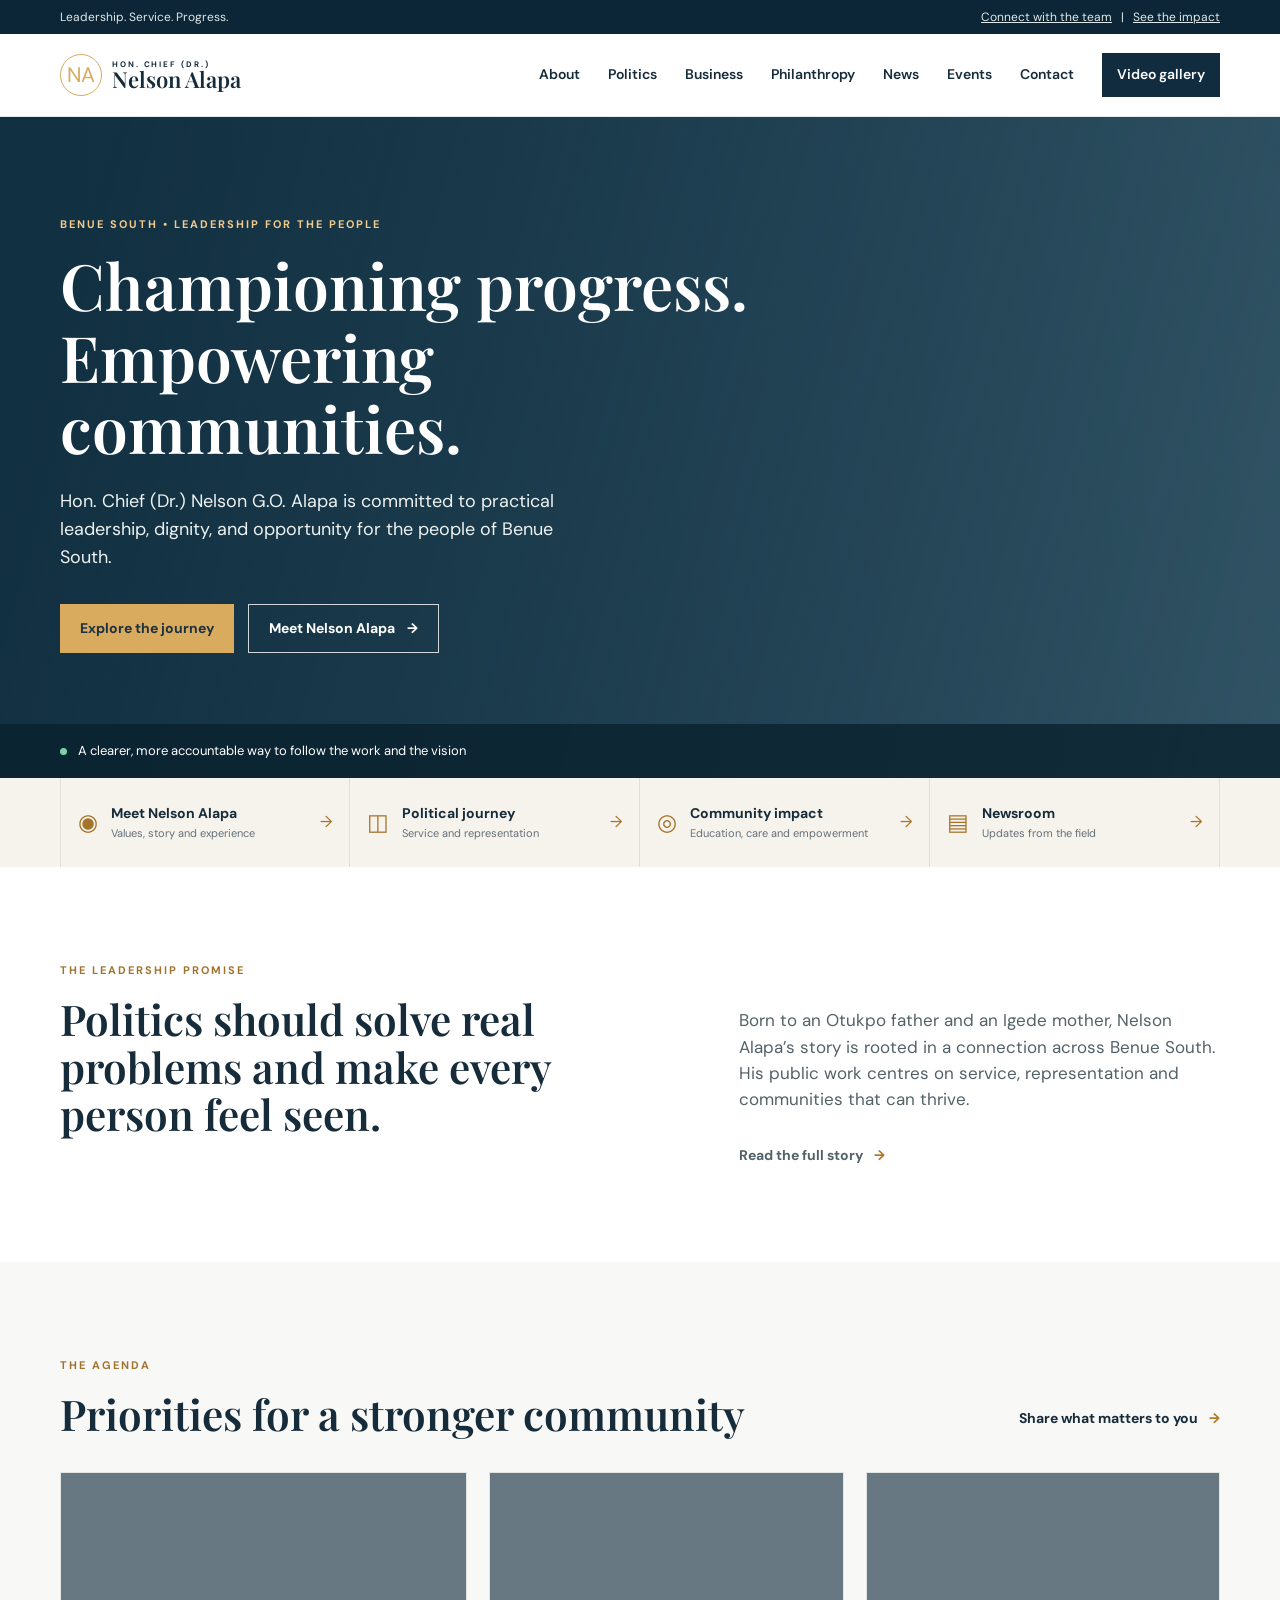
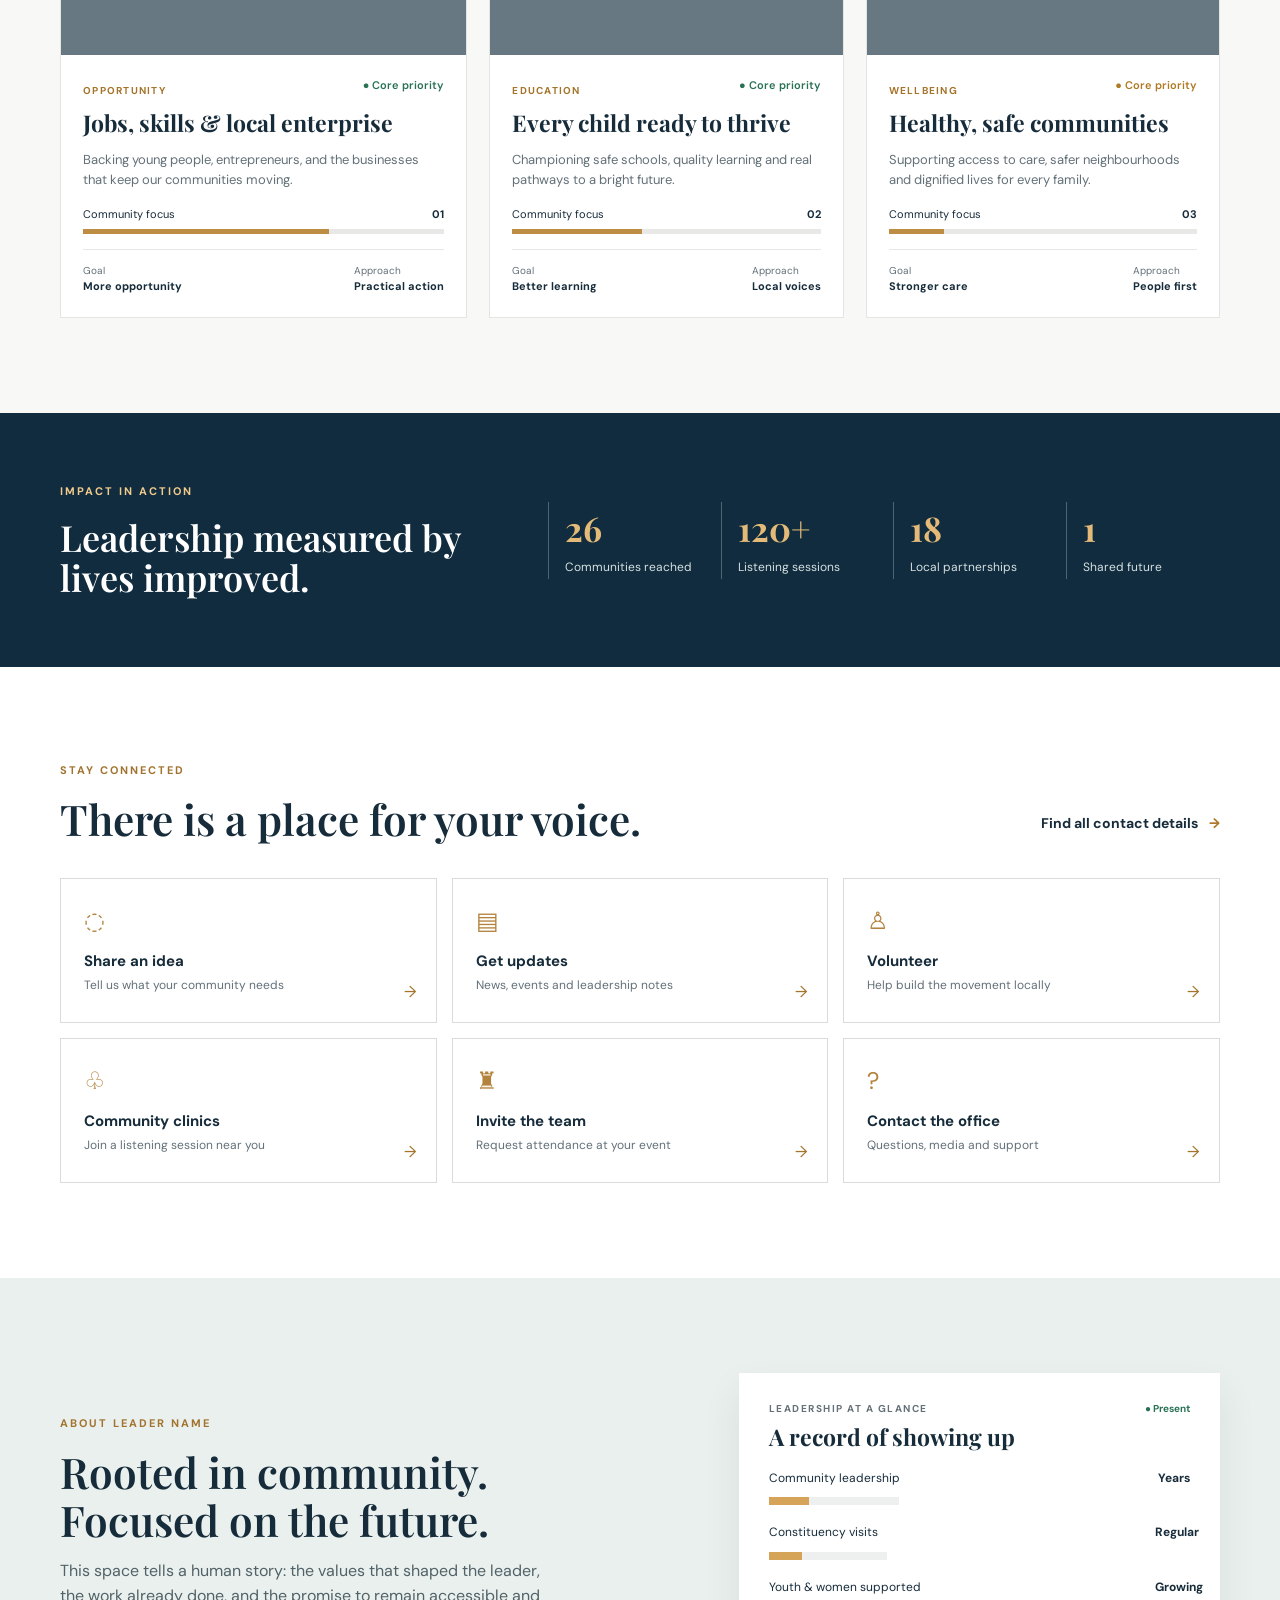
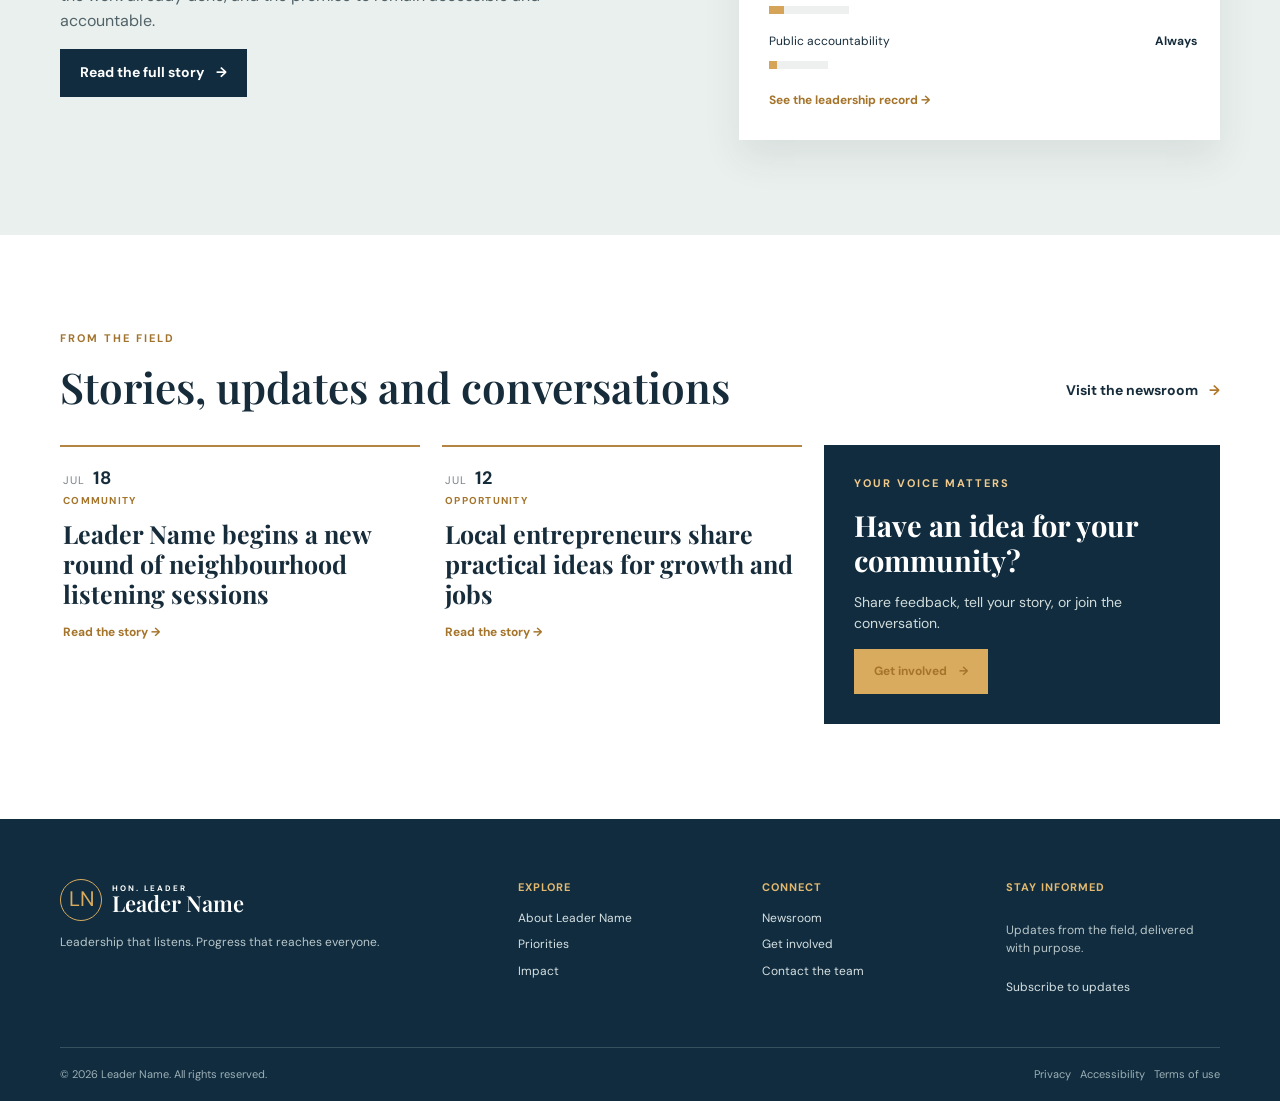
==== index.html @ 98392918 "Chief (Dr.) Nelson G.O. Alapa portfolio" ====
<!doctype html>
<html lang="en">
  <head>
    <meta charset="UTF-8" />
    <meta name="viewport" content="width=device-width, initial-scale=1.0" />
    <meta name="description" content="A modern political leadership and community impact platform" />
    <title>Nelson Alapa | Leadership for the People</title>
    <link rel="preconnect" href="https://fonts.googleapis.com" />
    <link rel="preconnect" href="https://fonts.gstatic.com" crossorigin />
    <link href="https://fonts.googleapis.com/css2?family=DM+Sans:wght@400;500;600;700&family=Playfair+Display:wght@600;700&display=swap" rel="stylesheet" />
    <link rel="stylesheet" href="styles.css" />
  </head>
  <body>
    <a class="skip-link" href="#main">Skip to content</a>
    <div class="topbar"><div class="container topbar-inner"><span>Leadership. Service. Progress.</span><span><a href="#connect">Connect with the team</a> &nbsp; | &nbsp; <a href="#impact">See the impact</a></span></div></div>
    <header class="site-header">
      <div class="container nav-wrap">
        <a class="brand" href="/" aria-label="Nelson Alapa home"><span class="seal">NA</span><span><b>HON. CHIEF (DR.)</b><strong>Nelson Alapa</strong></span></a>
        <button class="menu-button" aria-label="Open navigation" aria-expanded="false">☰</button>
        <nav class="main-nav" aria-label="Main navigation">
          <a href="/about/">About</a><a href="/politics/">Politics</a><a href="/business/">Business</a><a href="/philanthropy/">Philanthropy</a><a href="/news/">News</a><a href="/events/">Events</a><a href="/contacts/">Contact</a>
          <a class="nav-action" href="/video-gallery/">Video gallery</a>
        </nav>
      </div>
    </header>

    <main id="main">
      <section class="hero" id="home">
        <div class="hero-overlay"></div>
        <div class="container hero-content">
          <p class="eyebrow light">BENUE SOUTH • LEADERSHIP FOR THE PEOPLE</p>
          <h1>Championing progress.<br />Empowering communities.</h1>
          <p class="hero-copy">Hon. Chief (Dr.) Nelson G.O. Alapa is committed to practical leadership, dignity, and opportunity for the people of Benue South.</p>
          <div class="hero-actions"><a class="button button-gold" href="/politics/">Explore the journey</a><a class="button button-outline" href="/about/">Meet Nelson Alapa <span>→</span></a></div>
        </div>
        <div class="hero-note"><span class="pulse"></span> A clearer, more accountable way to follow the work and the vision</div>
      </section>

      <section class="quick-links" aria-label="Quick links"><div class="container quick-grid">
        <a href="/about/"><span class="quick-icon">◉</span><span><b>Meet Nelson Alapa</b><small>Values, story and experience</small></span><i>→</i></a>
        <a href="/politics/"><span class="quick-icon">◫</span><span><b>Political journey</b><small>Service and representation</small></span><i>→</i></a>
        <a href="/philanthropy/"><span class="quick-icon">◎</span><span><b>Community impact</b><small>Education, care and empowerment</small></span><i>→</i></a>
        <a href="/news/"><span class="quick-icon">▤</span><span><b>Newsroom</b><small>Updates from the field</small></span><i>→</i></a>
      </div></section>

      <section class="section introduction" id="about"><div class="container intro-grid">
        <div><p class="eyebrow">THE LEADERSHIP PROMISE</p><h2>Politics should solve real problems and make every person feel seen.</h2></div>
        <div class="intro-copy"><p>Born to an Otukpo father and an Igede mother, Nelson Alapa’s story is rooted in a connection across Benue South. His public work centres on service, representation and communities that can thrive.</p><a class="text-link" href="/about/">Read the full story <span>→</span></a></div>
      </div></section>

      <section class="section projects" id="priorities"><div class="container">
        <div class="section-heading"><div><p class="eyebrow">THE AGENDA</p><h2>Priorities for a stronger community</h2></div><a class="text-link" href="#connect">Share what matters to you <span>→</span></a></div>
        <div class="project-grid">
          <article class="project-card feature-project"><div class="project-image image-road"></div><div class="project-body"><span class="tag">Opportunity</span><span class="status on-track">● Core priority</span><h3>Jobs, skills & local enterprise</h3><p>Backing young people, entrepreneurs, and the businesses that keep our communities moving.</p><div class="progress-label"><span>Community focus</span><b>01</b></div><div class="progress"><i style="width:68%"></i></div><div class="project-meta"><span>Goal <b>More opportunity</b></span><span>Approach <b>Practical action</b></span></div></div></article>
          <article class="project-card"><div class="project-image image-school"></div><div class="project-body"><span class="tag">Education</span><span class="status on-track">● Core priority</span><h3>Every child ready to thrive</h3><p>Championing safe schools, quality learning and real pathways to a bright future.</p><div class="progress-label"><span>Community focus</span><b>02</b></div><div class="progress"><i style="width:42%"></i></div><div class="project-meta"><span>Goal <b>Better learning</b></span><span>Approach <b>Local voices</b></span></div></div></article>
          <article class="project-card"><div class="project-image image-clinic"></div><div class="project-body"><span class="tag">Wellbeing</span><span class="status review">● Core priority</span><h3>Healthy, safe communities</h3><p>Supporting access to care, safer neighbourhoods and dignified lives for every family.</p><div class="progress-label"><span>Community focus</span><b>03</b></div><div class="progress"><i style="width:18%"></i></div><div class="project-meta"><span>Goal <b>Stronger care</b></span><span>Approach <b>People first</b></span></div></div></article>
        </div>
      </div></section>

      <section class="impact" id="impact"><div class="container impact-grid"><div><p class="eyebrow light">IMPACT IN ACTION</p><h2>Leadership measured by lives improved.</h2></div><div class="metrics"><div><strong>26</strong><span>Communities reached</span></div><div><strong>120+</strong><span>Listening sessions</span></div><div><strong>18</strong><span>Local partnerships</span></div><div><strong>1</strong><span>Shared future</span></div></div></div></section>

      <section class="section services" id="connect"><div class="container"><div class="section-heading"><div><p class="eyebrow">STAY CONNECTED</p><h2>There is a place for your voice.</h2></div><a class="text-link" href="#connect">Find all contact details <span>→</span></a></div><div class="service-grid">
        <a href="#"><span>◌</span><b>Share an idea</b><small>Tell us what your community needs</small><i>→</i></a><a href="#"><span>▤</span><b>Get updates</b><small>News, events and leadership notes</small><i>→</i></a><a href="#"><span>♙</span><b>Volunteer</b><small>Help build the movement locally</small><i>→</i></a><a href="#"><span>♧</span><b>Community clinics</b><small>Join a listening session near you</small><i>→</i></a><a href="#"><span>♜</span><b>Invite the team</b><small>Request attendance at your event</small><i>→</i></a><a href="#"><span>?</span><b>Contact the office</b><small>Questions, media and support</small><i>→</i></a>
      </div></div></section>

      <section class="section transparency" id="about"><div class="container transparency-grid"><div><p class="eyebrow">ABOUT LEADER NAME</p><h2>Rooted in community. Focused on the future.</h2><p>This space tells a human story: the values that shaped the leader, the work already done, and the promise to remain accessible and accountable.</p><a class="button button-dark" href="#about">Read the full story <span>→</span></a></div><div class="report-card"><div class="report-top"><span>LEADERSHIP AT A GLANCE</span><span class="report-dot">● Present</span></div><h3>A record of showing up</h3><div class="budget-row"><span>Community leadership</span><b>Years</b><i style="width:31%"></i></div><div class="budget-row"><span>Constituency visits</span><b>Regular</b><i style="width:28%"></i></div><div class="budget-row"><span>Youth & women supported</span><b>Growing</b><i style="width:19%"></i></div><div class="budget-row"><span>Public accountability</span><b>Always</b><i style="width:14%"></i></div><a href="#">See the leadership record →</a></div></div></section>

      <section class="section news" id="news"><div class="container"><div class="section-heading"><div><p class="eyebrow">FROM THE FIELD</p><h2>Stories, updates and conversations</h2></div><a class="text-link" href="#news">Visit the newsroom <span>→</span></a></div><div class="news-grid"><article><div class="news-date">JUL <b>18</b></div><p class="tag">Community</p><h3>Leader Name begins a new round of neighbourhood listening sessions</h3><a href="#">Read the story →</a></article><article><div class="news-date">JUL <b>12</b></div><p class="tag">Opportunity</p><h3>Local entrepreneurs share practical ideas for growth and jobs</h3><a href="#">Read the story →</a></article><article class="engage-card"><p class="eyebrow light">YOUR VOICE MATTERS</p><h3>Have an idea for your community?</h3><p>Share feedback, tell your story, or join the conversation.</p><a class="button button-gold" href="#connect">Get involved <span>→</span></a></article></div></div></section>

    </main>
    <footer><div class="container footer-grid"><div><a class="brand footer-brand" href="#home"><span class="seal">LN</span><span><b>HON. LEADER</b><strong>Leader Name</strong></span></a><p>Leadership that listens. Progress that reaches everyone.</p></div><div><b>Explore</b><a href="#about">About Leader Name</a><a href="#priorities">Priorities</a><a href="#impact">Impact</a></div><div><b>Connect</b><a href="#news">Newsroom</a><a href="#connect">Get involved</a><a href="#connect">Contact the team</a></div><div><b>Stay informed</b><p>Updates from the field, delivered with purpose.</p><a href="#connect">Subscribe to updates</a></div></div><div class="container footer-bottom"><span>© 2026 Leader Name. All rights reserved.</span><span>Privacy &nbsp; Accessibility &nbsp; Terms of use</span></div></footer>
    <script src="script.js"></script>
  </body>
</html>
---- styles.css ----
:root{--ink:#172c3b;--navy:#102c3e;--gold:#d9ab5f;--cream:#f6f3ed;--line:#d9ddd9;--muted:#637078}*{box-sizing:border-box}html{scroll-behavior:smooth}body{margin:0;color:var(--ink);font-family:"DM Sans",sans-serif;line-height:1.55;background:#fff}a{color:inherit;text-decoration:none}.container{width:min(1160px,calc(100% - 48px));margin:auto}.topbar{font-size:12px;color:#dfe8e9;background:#0c2637}.topbar-inner{height:34px;display:flex;justify-content:space-between;align-items:center}.topbar a{text-decoration:underline}.site-header{height:82px;background:#fff;display:flex;align-items:center;position:sticky;top:0;z-index:10;box-shadow:0 1px 0 #e5e8e8}.nav-wrap{display:flex;align-items:center;justify-content:space-between}.brand{display:flex;align-items:center;gap:10px;line-height:1}.brand .seal{border:1px solid var(--gold);border-radius:50%;width:42px;height:42px;display:grid;place-items:center;color:var(--gold);font-size:21px}.brand b{font-size:8px;letter-spacing:1.9px;display:block}.brand strong{font-family:"Playfair Display";font-size:22px;font-weight:600}.main-nav{display:flex;align-items:center;gap:28px;font-size:14px;font-weight:600}.main-nav>a:not(.nav-action):hover,.text-link:hover{color:#a3732a}.nav-action{padding:11px 15px;background:var(--navy);color:#fff}.menu-button{display:none;background:none;border:0;font-size:25px;color:var(--ink)}.hero{min-height:605px;position:relative;display:flex;align-items:center;color:#fff;background:linear-gradient(105deg,#15384b 8%,rgba(21,56,75,.69) 43%,rgba(21,56,75,.2)),url('assets/images/hero-governorate.jpg') center/cover,#37596a}.hero-overlay{position:absolute;inset:0;background:linear-gradient(90deg,rgba(9,31,45,.32),transparent)}.hero-content{position:relative;padding:100px 0 125px}.eyebrow{font-size:11px;font-weight:700;letter-spacing:2px;color:#a1732f;margin:0 0 16px}.eyebrow.light{color:#f2cb8c}.hero h1,h2{font-family:"Playfair Display";font-weight:600;line-height:1.12}.hero h1{font-size:clamp(42px,5vw,67px);margin:0;max-width:760px}.hero-copy{font-size:18px;max-width:540px;margin:24px 0 32px;color:#edf2f1}.hero-actions{display:flex;gap:14px;flex-wrap:wrap}.button{display:inline-flex;align-items:center;gap:12px;padding:13px 20px;font-size:14px;font-weight:700}.button-gold{background:var(--gold);color:#1d3140}.button-outline{border:1px solid rgba(255,255,255,.8);color:#fff}.button-dark{background:var(--navy);color:#fff}.hero-note{position:absolute;bottom:0;width:100%;padding:17px calc((100% - min(1160px,calc(100% - 48px)))/2);background:rgba(9,32,46,.78);font-size:13px}.pulse{display:inline-block;width:7px;height:7px;background:#7dd2a5;border-radius:50%;margin-right:8px}.quick-links{background:var(--cream)}.quick-grid{display:grid;grid-template-columns:repeat(4,1fr)}.quick-grid a{display:flex;align-items:center;gap:13px;padding:25px 17px;border-right:1px solid #dfded8}.quick-grid a:first-child{border-left:1px solid #dfded8}.quick-icon{font-size:23px;color:#a5742b}.quick-grid b,.quick-grid small{display:block}.quick-grid b{font-size:14px}.quick-grid small{font-size:11px;color:var(--muted)}.quick-grid i{margin-left:auto;font-style:normal;color:#a5742b}.section{padding:95px 0}.intro-grid,.transparency-grid{display:grid;grid-template-columns:1.1fr .9fr;gap:90px}.introduction h2,.section-heading h2,.transparency h2{font-size:clamp(32px,3.3vw,46px);margin:0}.intro-copy{padding-top:28px;font-size:17px;color:#536168}.text-link{font-size:14px;font-weight:700;display:inline-block;margin-top:15px}.text-link span{color:#ae7828;margin-left:8px}.projects{background:#f8f8f6}.section-heading{display:flex;justify-content:space-between;align-items:end;margin-bottom:35px}.section-heading .text-link{margin-bottom:8px}.project-grid{display:grid;grid-template-columns:1.15fr 1fr 1fr;gap:22px}.project-card{background:#fff;border:1px solid #e3e5e2}.project-image{height:182px;background-color:#73828c;background-position:center;background-size:cover}.image-road{background-image:linear-gradient(#17354622,#17354622),url('assets/images/project-infrastructure.jpg')}.image-school{background-image:linear-gradient(#17354622,#17354622),url('assets/images/project-education.jpg')}.image-clinic{background-image:linear-gradient(#17354622,#17354622),url('assets/images/project-health.jpg')}.project-body{padding:22px}.tag{font-size:10px;font-weight:700;letter-spacing:1.25px;text-transform:uppercase;color:#a5742b;margin:0 0 10px}.status{float:right;font-size:11px;font-weight:600}.on-track{color:#287253}.review{color:#af7922}.project-card h3,.news h3,.engage-card h3,.report-card h3{font-family:"Playfair Display";font-size:23px;line-height:1.2;margin:7px 0 10px}.project-card p{font-size:13px;color:var(--muted);min-height:40px}.progress-label{display:flex;justify-content:space-between;font-size:11px;margin-top:16px}.progress{height:5px;background:#e8e9e7;margin:6px 0 15px}.progress i{display:block;height:100%;background:#bd8d43}.project-meta{display:flex;justify-content:space-between;border-top:1px solid #e5e7e5;padding-top:13px;font-size:10px;color:var(--muted)}.project-meta b{display:block;color:var(--ink);font-size:11px}.impact{padding:70px 0;background:var(--navy);color:#fff}.impact-grid{display:grid;grid-template-columns:.8fr 1.2fr;align-items:center;gap:40px}.impact h2{font-size:36px;margin:0}.metrics{display:grid;grid-template-columns:repeat(4,1fr);gap:18px}.metrics div{border-left:1px solid rgba(255,255,255,.27);padding-left:16px}.metrics strong{display:block;font-family:"Playfair Display";font-size:34px;color:#e4ba79}.metrics span{font-size:12px;color:#d6e0e1}.service-grid{display:grid;grid-template-columns:repeat(3,1fr);gap:15px}.service-grid a{border:1px solid var(--line);padding:23px;position:relative;min-height:145px;transition:.2s}.service-grid a:hover{border-color:#b88b49;transform:translateY(-2px)}.service-grid span{font-size:24px;color:#b3833d;display:block}.service-grid b,.service-grid small{display:block}.service-grid b{margin:11px 0 3px;font-size:15px}.service-grid small{color:var(--muted);font-size:12px}.service-grid i{position:absolute;right:20px;bottom:17px;font-style:normal;color:#a5742b}.transparency{background:#eaf0ed}.transparency>div{align-items:center}.transparency p:not(.eyebrow){color:#516268;max-width:480px}.report-card{background:#fff;padding:28px 30px;box-shadow:0 18px 36px #213c4017}.report-top{display:flex;justify-content:space-between;font-size:10px;font-weight:700;letter-spacing:1.5px;color:#647178}.report-dot{color:#287253;letter-spacing:0}.budget-row{position:relative;display:grid;grid-template-columns:1fr 35px;gap:10px;margin:18px 0;font-size:12px}.budget-row b{text-align:right}.budget-row i{grid-column:1/3;height:8px;background:linear-gradient(90deg,#c08f47 var(--w),#edf0ee var(--w));background:#d5a458;position:relative}.budget-row i:after{content:"";position:absolute;height:100%;left:var(--x);right:0;background:#edf0ee}.budget-row:nth-of-type(2) i:after{left:31%}.budget-row:nth-of-type(3) i:after{left:28%}.budget-row:nth-of-type(4) i:after{left:19%}.budget-row:nth-of-type(5) i:after{left:14%}.report-card>a{font-size:12px;font-weight:700;color:#a5742b}.news-grid{display:grid;grid-template-columns:1fr 1fr 1.1fr;gap:22px}.news-grid>article:not(.engage-card){border-top:2px solid #b48643;padding:18px 3px}.news-date{font-size:11px;color:#798387;letter-spacing:1px}.news-date b{font-size:18px;margin-left:4px;color:var(--ink)}.news-grid h3{font-size:25px}.news-grid a{font-size:12px;font-weight:700;color:#a5742b}.engage-card{background:var(--navy);color:white;padding:30px}.engage-card h3{font-size:29px}.engage-card p:not(.eyebrow){font-size:14px;color:#d1dcdb}.crisis{background:#f8eedc;border-top:1px solid #ead8b7}.crisis .container{min-height:100px;display:flex;align-items:center;gap:18px}.crisis-icon{width:32px;height:32px;border-radius:50%;display:grid;place-items:center;background:#bc7824;color:#fff;font-weight:700}.crisis p{margin:3px 0;font-size:13px;color:#5c5e5b}.crisis a{margin-left:auto;font-size:13px;font-weight:700;color:#925f1c}footer{background:#102c3e;color:#d6e1e3;padding-top:60px}.footer-grid{display:grid;grid-template-columns:2fr 1fr 1fr 1fr;gap:30px}.footer-brand{color:#fff}.footer-grid p{font-size:12px;color:#b9c7ca}.footer-grid>div:not(:first-child){display:flex;flex-direction:column;gap:8px;font-size:12px}.footer-grid>div>b{color:#e3b970;font-size:11px;letter-spacing:1px;text-transform:uppercase;margin-bottom:5px}.footer-bottom{margin-top:50px;padding:18px 0;border-top:1px solid #36505d;display:flex;justify-content:space-between;font-size:11px;color:#9db0b7}.skip-link{position:absolute;left:-999px}.skip-link:focus{left:20px;top:10px;z-index:30;background:#fff;padding:10px}@media(max-width:850px){.main-nav{gap:14px}.project-grid{grid-template-columns:1fr 1fr}.feature-project{grid-column:span 2}.quick-grid{grid-template-columns:1fr 1fr}.quick-grid a:nth-child(3){border-left:1px solid #dfded8}.intro-grid,.transparency-grid{gap:35px}.footer-grid{grid-template-columns:1.6fr 1fr 1fr}}@media(max-width:620px){.container{width:min(100% - 32px,1160px)}.topbar-inner{font-size:10px}.topbar-inner span:last-child{display:none}.site-header{height:68px}.menu-button{display:block}.main-nav{display:none;position:absolute;top:68px;left:0;right:0;background:#fff;padding:18px 20px;flex-direction:column;align-items:stretch;gap:16px;box-shadow:0 8px 10px #0002}.main-nav.open{display:flex}.nav-action{text-align:center}.hero{min-height:540px}.hero-content{padding:70px 0 100px}.hero-note{padding:15px 16px}.quick-grid{grid-template-columns:1fr}.quick-grid a,.quick-grid a:first-child,.quick-grid a:nth-child(3){border-left:0;border-bottom:1px solid #dfded8}.section{padding:65px 0}.intro-grid,.transparency-grid,.impact-grid{grid-template-columns:1fr}.section-heading{display:block}.section-heading .text-link{margin-top:18px}.project-grid,.service-grid,.news-grid{grid-template-columns:1fr}.feature-project{grid-column:auto}.metrics{grid-template-columns:1fr 1fr}.footer-grid{grid-template-columns:1fr 1fr}.footer-grid>div:first-child{grid-column:span 2}.footer-bottom{display:block;line-height:2}.crisis .container{padding:22px 0;align-items:flex-start}.crisis a{display:none}}
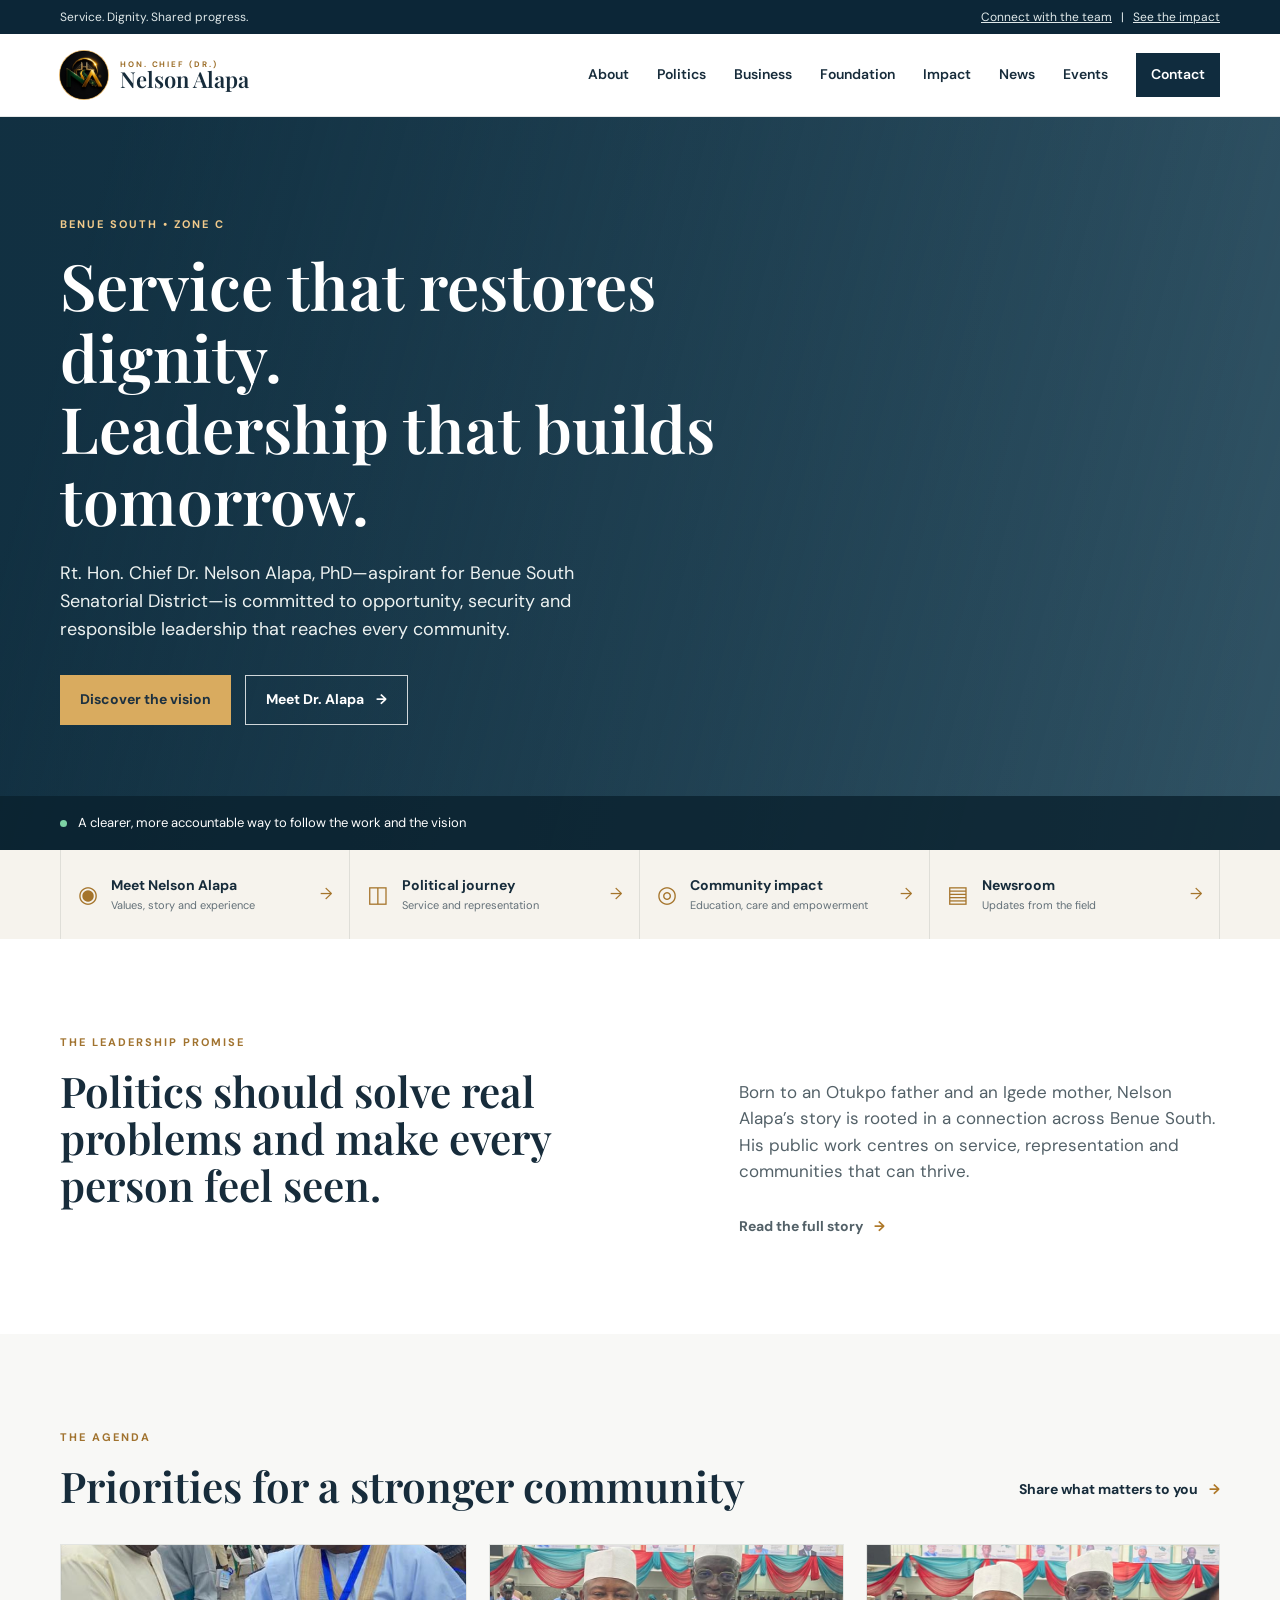
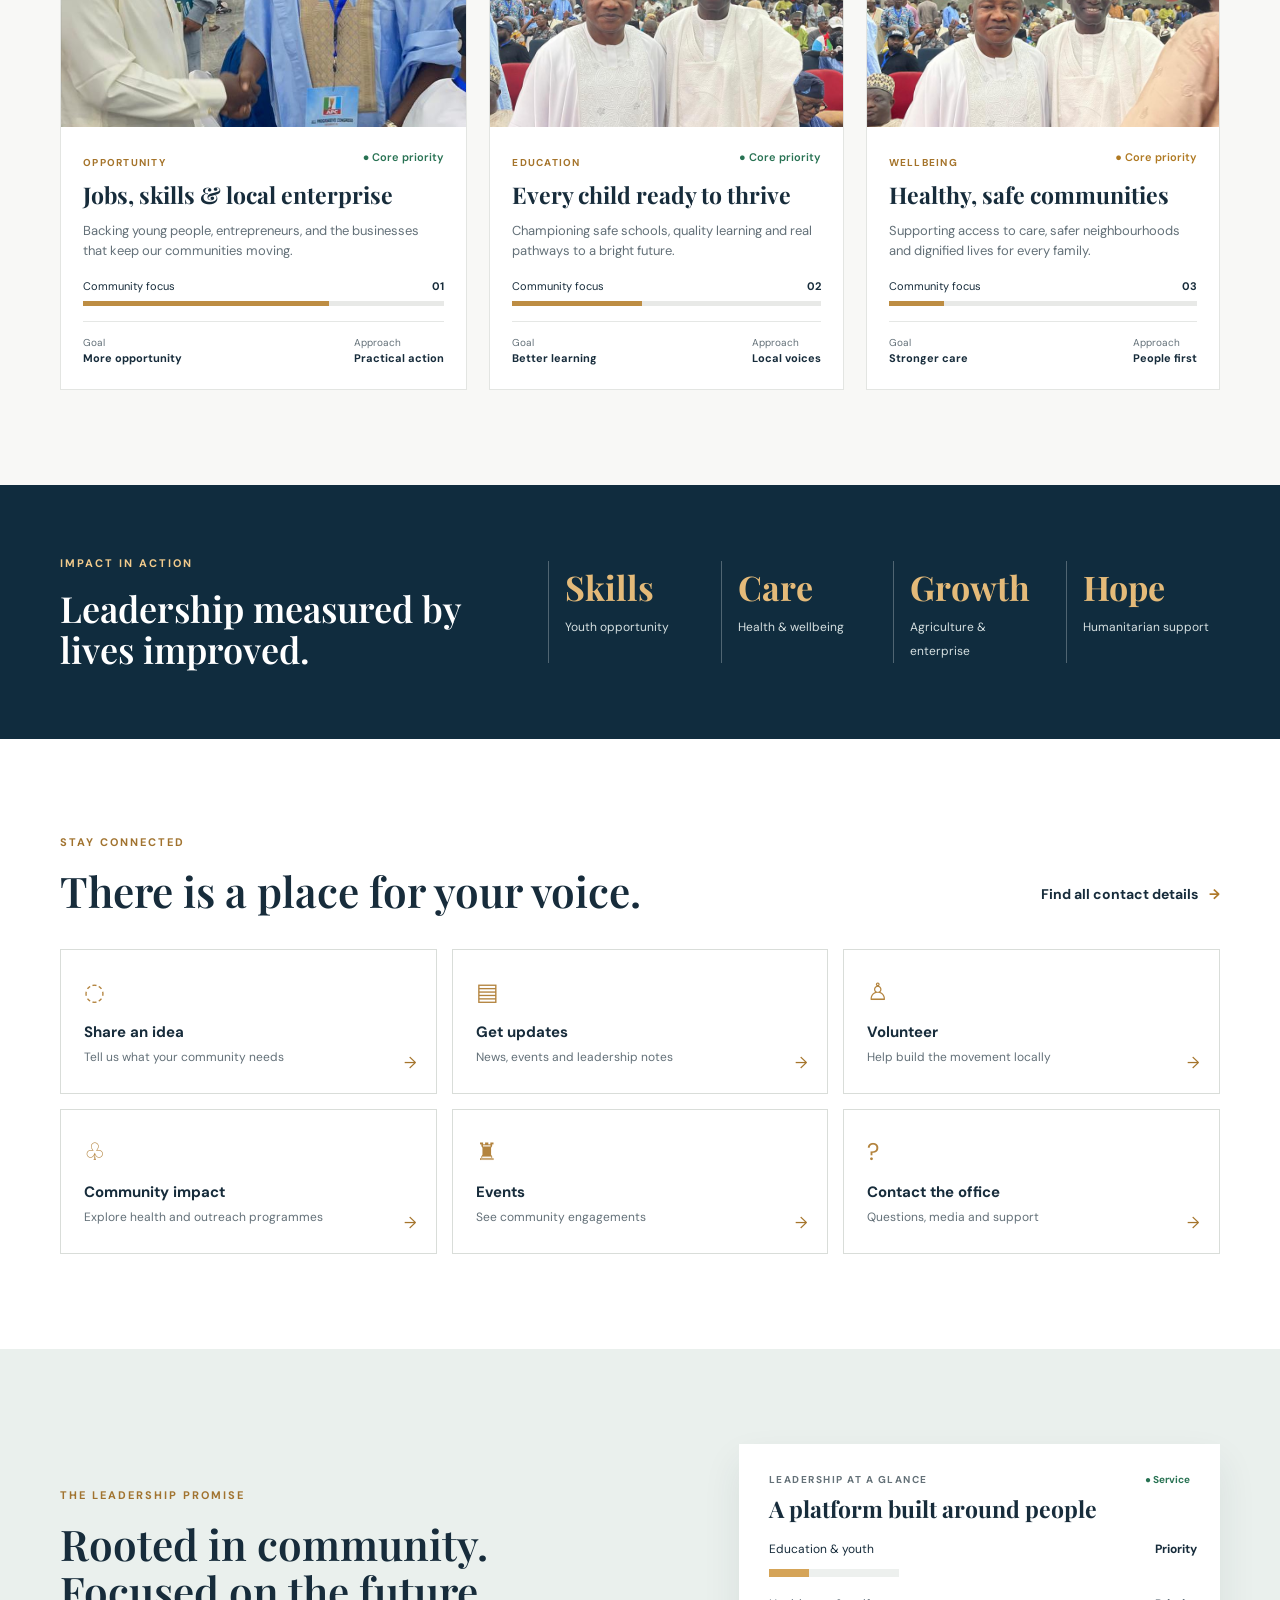
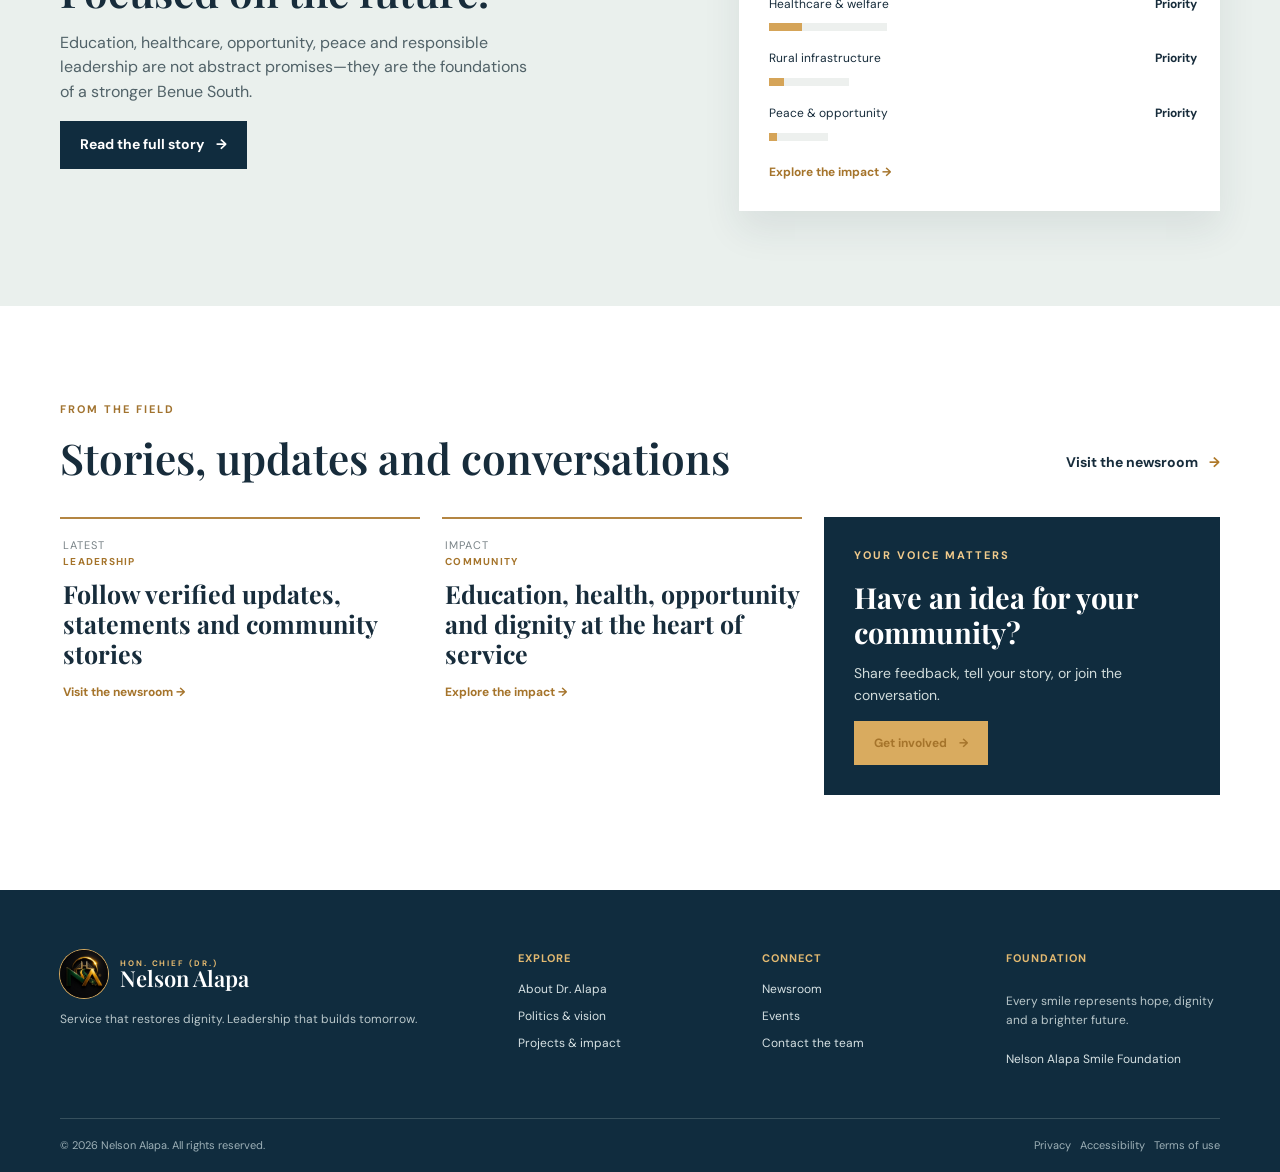
==== commit f0595386: "Chief (Dr.) Nelson G.O. Alapa portfolio" ====
--- a/index.html
+++ b/index.html
@@ -12,14 +12,14 @@
   </head>
   <body>
     <a class="skip-link" href="#main">Skip to content</a>
-    <div class="topbar"><div class="container topbar-inner"><span>Leadership. Service. Progress.</span><span><a href="#connect">Connect with the team</a> &nbsp; | &nbsp; <a href="#impact">See the impact</a></span></div></div>
+    <div class="topbar"><div class="container topbar-inner"><span>Service. Dignity. Shared progress.</span><span><a href="/contacts/">Connect with the team</a> &nbsp; | &nbsp; <a href="/impact/">See the impact</a></span></div></div>
     <header class="site-header">
       <div class="container nav-wrap">
         <a class="brand" href="/" aria-label="Nelson Alapa home"><span class="seal">NA</span><span><b>HON. CHIEF (DR.)</b><strong>Nelson Alapa</strong></span></a>
         <button class="menu-button" aria-label="Open navigation" aria-expanded="false">☰</button>
         <nav class="main-nav" aria-label="Main navigation">
-          <a href="/about/">About</a><a href="/politics/">Politics</a><a href="/business/">Business</a><a href="/philanthropy/">Philanthropy</a><a href="/news/">News</a><a href="/events/">Events</a><a href="/contacts/">Contact</a>
-          <a class="nav-action" href="/video-gallery/">Video gallery</a>
+          <a href="/about/">About</a><a href="/politics/">Politics</a><a href="/business/">Business</a><a href="/philanthropy/">Foundation</a><a href="/impact/">Impact</a><a href="/news/">News</a><a href="/events/">Events</a>
+          <a class="nav-action" href="/contacts/">Contact</a>
         </nav>
       </div>
     </header>
@@ -28,10 +28,10 @@
       <section class="hero" id="home">
         <div class="hero-overlay"></div>
         <div class="container hero-content">
-          <p class="eyebrow light">BENUE SOUTH • LEADERSHIP FOR THE PEOPLE</p>
-          <h1>Championing progress.<br />Empowering communities.</h1>
-          <p class="hero-copy">Hon. Chief (Dr.) Nelson G.O. Alapa is committed to practical leadership, dignity, and opportunity for the people of Benue South.</p>
-          <div class="hero-actions"><a class="button button-gold" href="/politics/">Explore the journey</a><a class="button button-outline" href="/about/">Meet Nelson Alapa <span>→</span></a></div>
+          <p class="eyebrow light">BENUE SOUTH • ZONE C</p>
+          <h1>Service that restores dignity.<br />Leadership that builds tomorrow.</h1>
+          <p class="hero-copy">Rt. Hon. Chief Dr. Nelson Alapa, PhD—aspirant for Benue South Senatorial District—is committed to opportunity, security and responsible leadership that reaches every community.</p>
+          <div class="hero-actions"><a class="button button-gold" href="/politics/">Discover the vision</a><a class="button button-outline" href="/about/">Meet Dr. Alapa <span>→</span></a></div>
         </div>
         <div class="hero-note"><span class="pulse"></span> A clearer, more accountable way to follow the work and the vision</div>
       </section>
@@ -39,7 +39,7 @@
       <section class="quick-links" aria-label="Quick links"><div class="container quick-grid">
         <a href="/about/"><span class="quick-icon">◉</span><span><b>Meet Nelson Alapa</b><small>Values, story and experience</small></span><i>→</i></a>
         <a href="/politics/"><span class="quick-icon">◫</span><span><b>Political journey</b><small>Service and representation</small></span><i>→</i></a>
-        <a href="/philanthropy/"><span class="quick-icon">◎</span><span><b>Community impact</b><small>Education, care and empowerment</small></span><i>→</i></a>
+        <a href="/impact/"><span class="quick-icon">◎</span><span><b>Community impact</b><small>Education, care and empowerment</small></span><i>→</i></a>
         <a href="/news/"><span class="quick-icon">▤</span><span><b>Newsroom</b><small>Updates from the field</small></span><i>→</i></a>
       </div></section>
 
@@ -49,7 +49,7 @@
       </div></section>
 
       <section class="section projects" id="priorities"><div class="container">
-        <div class="section-heading"><div><p class="eyebrow">THE AGENDA</p><h2>Priorities for a stronger community</h2></div><a class="text-link" href="#connect">Share what matters to you <span>→</span></a></div>
+        <div class="section-heading"><div><p class="eyebrow">THE AGENDA</p><h2>Priorities for a stronger community</h2></div><a class="text-link" href="/contacts/">Share what matters to you <span>→</span></a></div>
         <div class="project-grid">
           <article class="project-card feature-project"><div class="project-image image-road"></div><div class="project-body"><span class="tag">Opportunity</span><span class="status on-track">● Core priority</span><h3>Jobs, skills & local enterprise</h3><p>Backing young people, entrepreneurs, and the businesses that keep our communities moving.</p><div class="progress-label"><span>Community focus</span><b>01</b></div><div class="progress"><i style="width:68%"></i></div><div class="project-meta"><span>Goal <b>More opportunity</b></span><span>Approach <b>Practical action</b></span></div></div></article>
           <article class="project-card"><div class="project-image image-school"></div><div class="project-body"><span class="tag">Education</span><span class="status on-track">● Core priority</span><h3>Every child ready to thrive</h3><p>Championing safe schools, quality learning and real pathways to a bright future.</p><div class="progress-label"><span>Community focus</span><b>02</b></div><div class="progress"><i style="width:42%"></i></div><div class="project-meta"><span>Goal <b>Better learning</b></span><span>Approach <b>Local voices</b></span></div></div></article>
@@ -57,18 +57,18 @@
         </div>
       </div></section>
 
-      <section class="impact" id="impact"><div class="container impact-grid"><div><p class="eyebrow light">IMPACT IN ACTION</p><h2>Leadership measured by lives improved.</h2></div><div class="metrics"><div><strong>26</strong><span>Communities reached</span></div><div><strong>120+</strong><span>Listening sessions</span></div><div><strong>18</strong><span>Local partnerships</span></div><div><strong>1</strong><span>Shared future</span></div></div></div></section>
+      <section class="impact" id="impact"><div class="container impact-grid"><div><p class="eyebrow light">IMPACT IN ACTION</p><h2>Leadership measured by lives improved.</h2></div><div class="metrics"><div><strong>Skills</strong><span>Youth opportunity</span></div><div><strong>Care</strong><span>Health & wellbeing</span></div><div><strong>Growth</strong><span>Agriculture & enterprise</span></div><div><strong>Hope</strong><span>Humanitarian support</span></div></div></div></section>
 
-      <section class="section services" id="connect"><div class="container"><div class="section-heading"><div><p class="eyebrow">STAY CONNECTED</p><h2>There is a place for your voice.</h2></div><a class="text-link" href="#connect">Find all contact details <span>→</span></a></div><div class="service-grid">
-        <a href="#"><span>◌</span><b>Share an idea</b><small>Tell us what your community needs</small><i>→</i></a><a href="#"><span>▤</span><b>Get updates</b><small>News, events and leadership notes</small><i>→</i></a><a href="#"><span>♙</span><b>Volunteer</b><small>Help build the movement locally</small><i>→</i></a><a href="#"><span>♧</span><b>Community clinics</b><small>Join a listening session near you</small><i>→</i></a><a href="#"><span>♜</span><b>Invite the team</b><small>Request attendance at your event</small><i>→</i></a><a href="#"><span>?</span><b>Contact the office</b><small>Questions, media and support</small><i>→</i></a>
+      <section class="section services" id="connect"><div class="container"><div class="section-heading"><div><p class="eyebrow">STAY CONNECTED</p><h2>There is a place for your voice.</h2></div><a class="text-link" href="/contacts/">Find all contact details <span>→</span></a></div><div class="service-grid">
+        <a href="/contacts/"><span>◌</span><b>Share an idea</b><small>Tell us what your community needs</small><i>→</i></a><a href="/news/"><span>▤</span><b>Get updates</b><small>News, events and leadership notes</small><i>→</i></a><a href="/contacts/"><span>♙</span><b>Volunteer</b><small>Help build the movement locally</small><i>→</i></a><a href="/impact/"><span>♧</span><b>Community impact</b><small>Explore health and outreach programmes</small><i>→</i></a><a href="/events/"><span>♜</span><b>Events</b><small>See community engagements</small><i>→</i></a><a href="/contacts/"><span>?</span><b>Contact the office</b><small>Questions, media and support</small><i>→</i></a>
       </div></div></section>
 
-      <section class="section transparency" id="about"><div class="container transparency-grid"><div><p class="eyebrow">ABOUT LEADER NAME</p><h2>Rooted in community. Focused on the future.</h2><p>This space tells a human story: the values that shaped the leader, the work already done, and the promise to remain accessible and accountable.</p><a class="button button-dark" href="#about">Read the full story <span>→</span></a></div><div class="report-card"><div class="report-top"><span>LEADERSHIP AT A GLANCE</span><span class="report-dot">● Present</span></div><h3>A record of showing up</h3><div class="budget-row"><span>Community leadership</span><b>Years</b><i style="width:31%"></i></div><div class="budget-row"><span>Constituency visits</span><b>Regular</b><i style="width:28%"></i></div><div class="budget-row"><span>Youth & women supported</span><b>Growing</b><i style="width:19%"></i></div><div class="budget-row"><span>Public accountability</span><b>Always</b><i style="width:14%"></i></div><a href="#">See the leadership record →</a></div></div></section>
+      <section class="section transparency" id="about"><div class="container transparency-grid"><div><p class="eyebrow">THE LEADERSHIP PROMISE</p><h2>Rooted in community. Focused on the future.</h2><p>Education, healthcare, opportunity, peace and responsible leadership are not abstract promises—they are the foundations of a stronger Benue South.</p><a class="button button-dark" href="/about/">Read the full story <span>→</span></a></div><div class="report-card"><div class="report-top"><span>LEADERSHIP AT A GLANCE</span><span class="report-dot">● Service</span></div><h3>A platform built around people</h3><div class="budget-row"><span>Education & youth</span><b>Priority</b><i style="width:31%"></i></div><div class="budget-row"><span>Healthcare & welfare</span><b>Priority</b><i style="width:28%"></i></div><div class="budget-row"><span>Rural infrastructure</span><b>Priority</b><i style="width:19%"></i></div><div class="budget-row"><span>Peace & opportunity</span><b>Priority</b><i style="width:14%"></i></div><a href="/impact/">Explore the impact →</a></div></div></section>
 
-      <section class="section news" id="news"><div class="container"><div class="section-heading"><div><p class="eyebrow">FROM THE FIELD</p><h2>Stories, updates and conversations</h2></div><a class="text-link" href="#news">Visit the newsroom <span>→</span></a></div><div class="news-grid"><article><div class="news-date">JUL <b>18</b></div><p class="tag">Community</p><h3>Leader Name begins a new round of neighbourhood listening sessions</h3><a href="#">Read the story →</a></article><article><div class="news-date">JUL <b>12</b></div><p class="tag">Opportunity</p><h3>Local entrepreneurs share practical ideas for growth and jobs</h3><a href="#">Read the story →</a></article><article class="engage-card"><p class="eyebrow light">YOUR VOICE MATTERS</p><h3>Have an idea for your community?</h3><p>Share feedback, tell your story, or join the conversation.</p><a class="button button-gold" href="#connect">Get involved <span>→</span></a></article></div></div></section>
+      <section class="section news" id="news"><div class="container"><div class="section-heading"><div><p class="eyebrow">FROM THE FIELD</p><h2>Stories, updates and conversations</h2></div><a class="text-link" href="/news/">Visit the newsroom <span>→</span></a></div><div class="news-grid"><article><div class="news-date">LATEST</div><p class="tag">Leadership</p><h3>Follow verified updates, statements and community stories</h3><a href="/news/">Visit the newsroom →</a></article><article><div class="news-date">IMPACT</div><p class="tag">Community</p><h3>Education, health, opportunity and dignity at the heart of service</h3><a href="/impact/">Explore the impact →</a></article><article class="engage-card"><p class="eyebrow light">YOUR VOICE MATTERS</p><h3>Have an idea for your community?</h3><p>Share feedback, tell your story, or join the conversation.</p><a class="button button-gold" href="/contacts/">Get involved <span>→</span></a></article></div></div></section>
 
     </main>
-    <footer><div class="container footer-grid"><div><a class="brand footer-brand" href="#home"><span class="seal">LN</span><span><b>HON. LEADER</b><strong>Leader Name</strong></span></a><p>Leadership that listens. Progress that reaches everyone.</p></div><div><b>Explore</b><a href="#about">About Leader Name</a><a href="#priorities">Priorities</a><a href="#impact">Impact</a></div><div><b>Connect</b><a href="#news">Newsroom</a><a href="#connect">Get involved</a><a href="#connect">Contact the team</a></div><div><b>Stay informed</b><p>Updates from the field, delivered with purpose.</p><a href="#connect">Subscribe to updates</a></div></div><div class="container footer-bottom"><span>© 2026 Leader Name. All rights reserved.</span><span>Privacy &nbsp; Accessibility &nbsp; Terms of use</span></div></footer>
+    <footer><div class="container footer-grid"><div><a class="brand footer-brand" href="/"><span class="seal">NA</span><span><b>HON. CHIEF (DR.)</b><strong>Nelson Alapa</strong></span></a><p>Service that restores dignity. Leadership that builds tomorrow.</p></div><div><b>Explore</b><a href="/about/">About Dr. Alapa</a><a href="/politics/">Politics & vision</a><a href="/impact/">Projects & impact</a></div><div><b>Connect</b><a href="/news/">Newsroom</a><a href="/events/">Events</a><a href="/contacts/">Contact the team</a></div><div><b>Foundation</b><p>Every smile represents hope, dignity and a brighter future.</p><a href="/philanthropy/">Nelson Alapa Smile Foundation</a></div></div><div class="container footer-bottom"><span>© 2026 Nelson Alapa. All rights reserved.</span><span>Privacy &nbsp; Accessibility &nbsp; Terms of use</span></div></footer>
     <script src="script.js"></script>
   </body>
 </html>
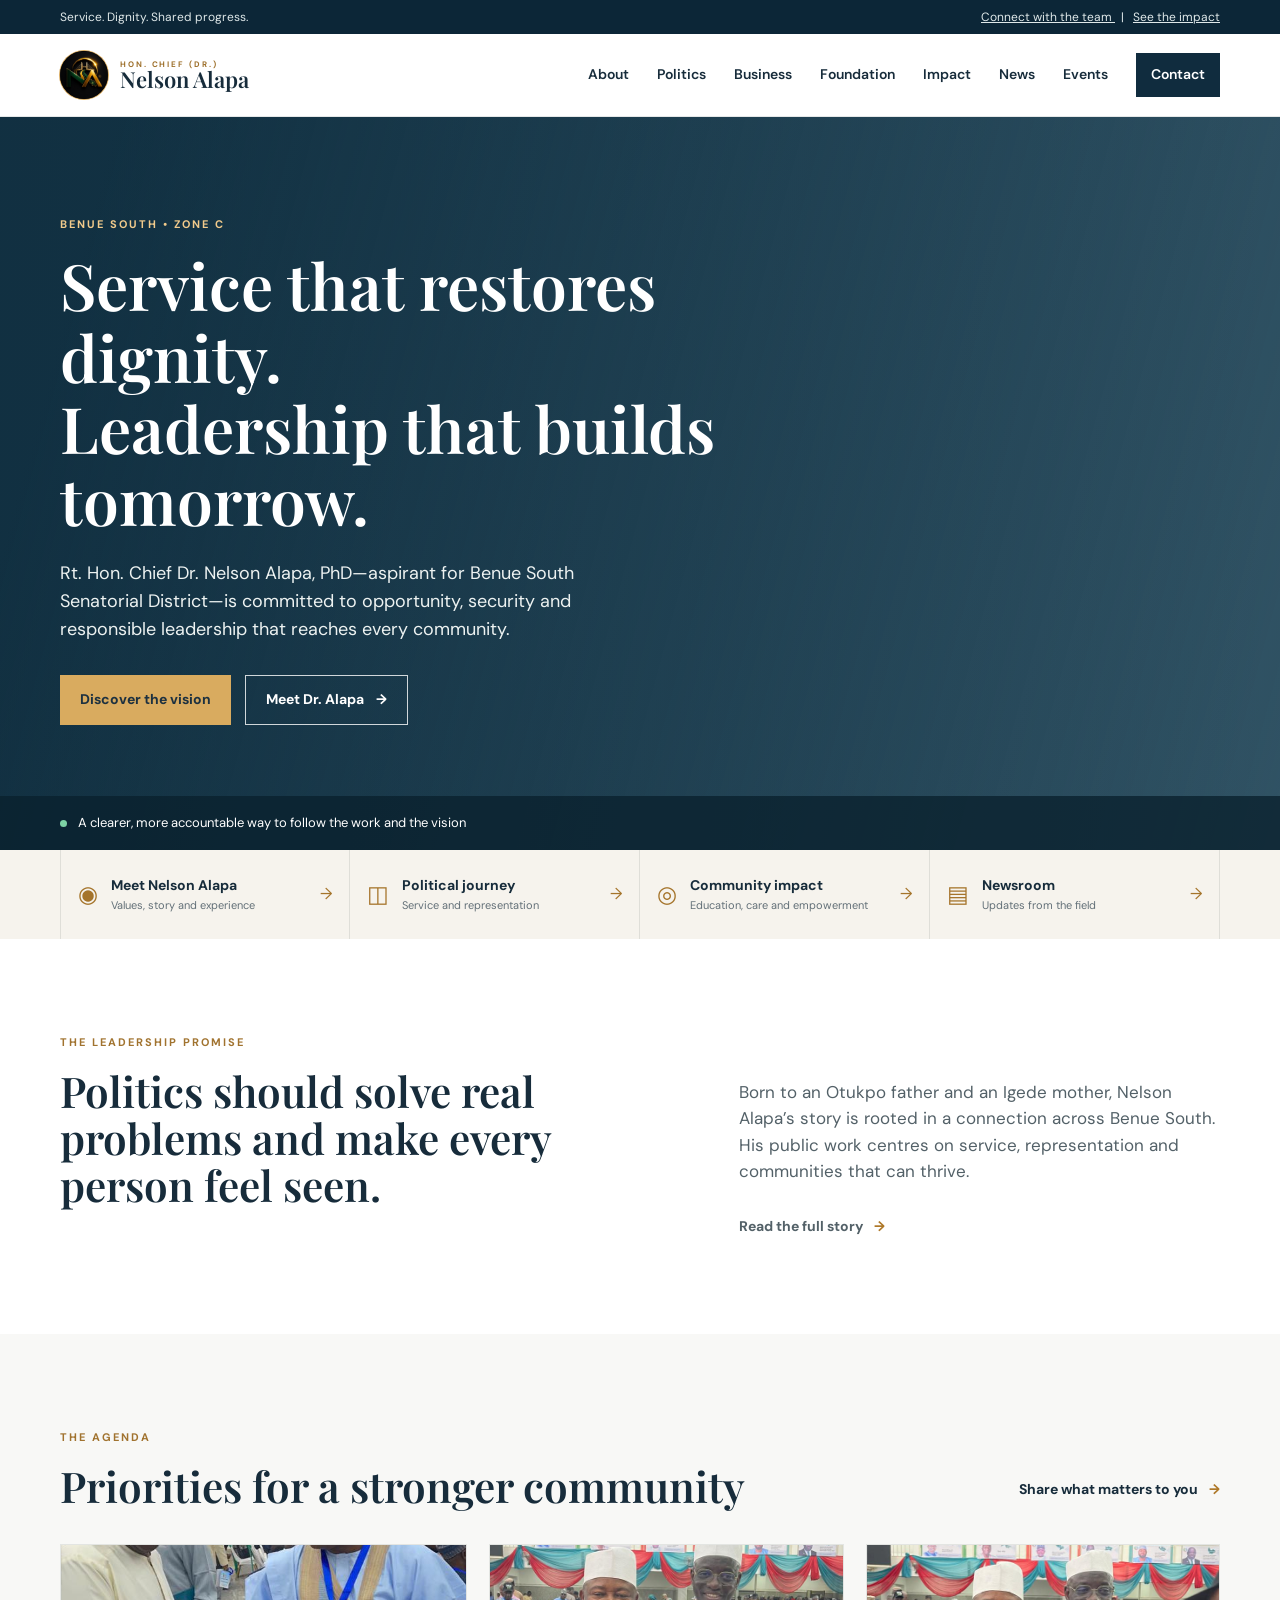
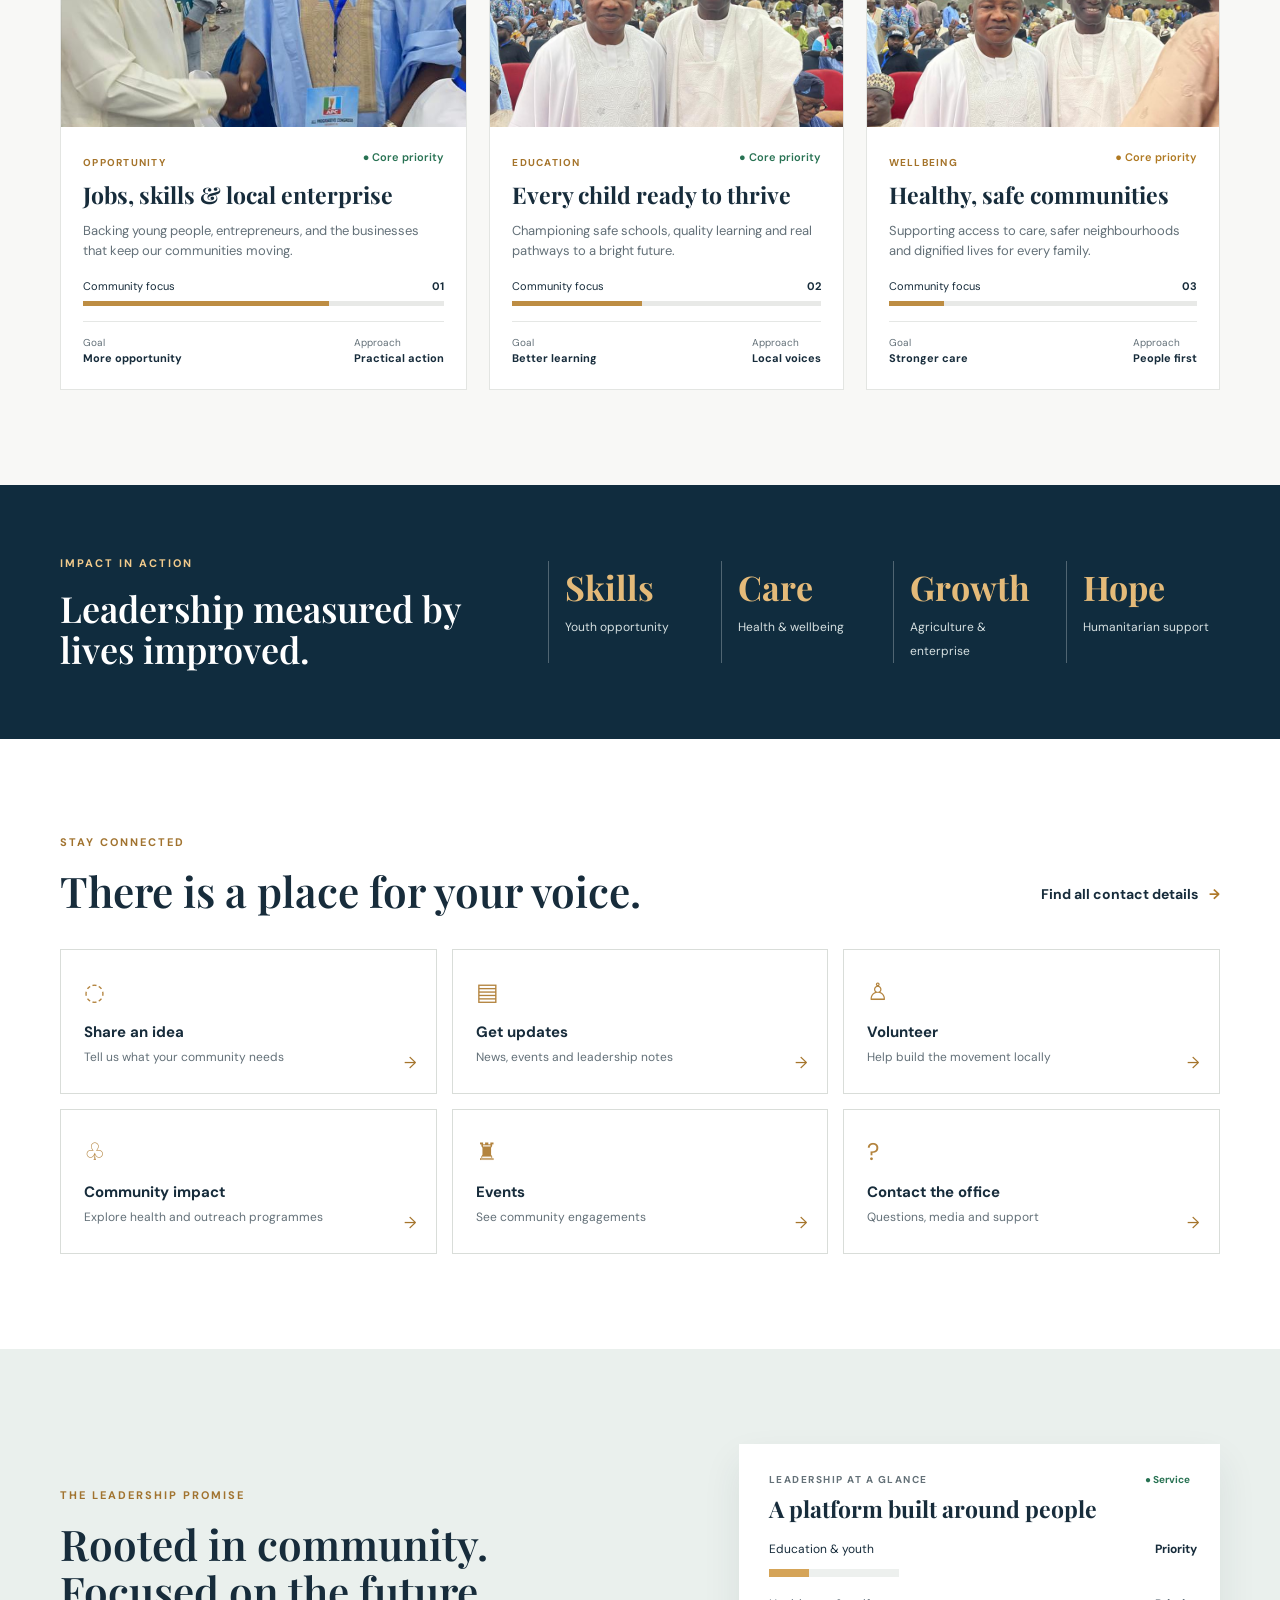
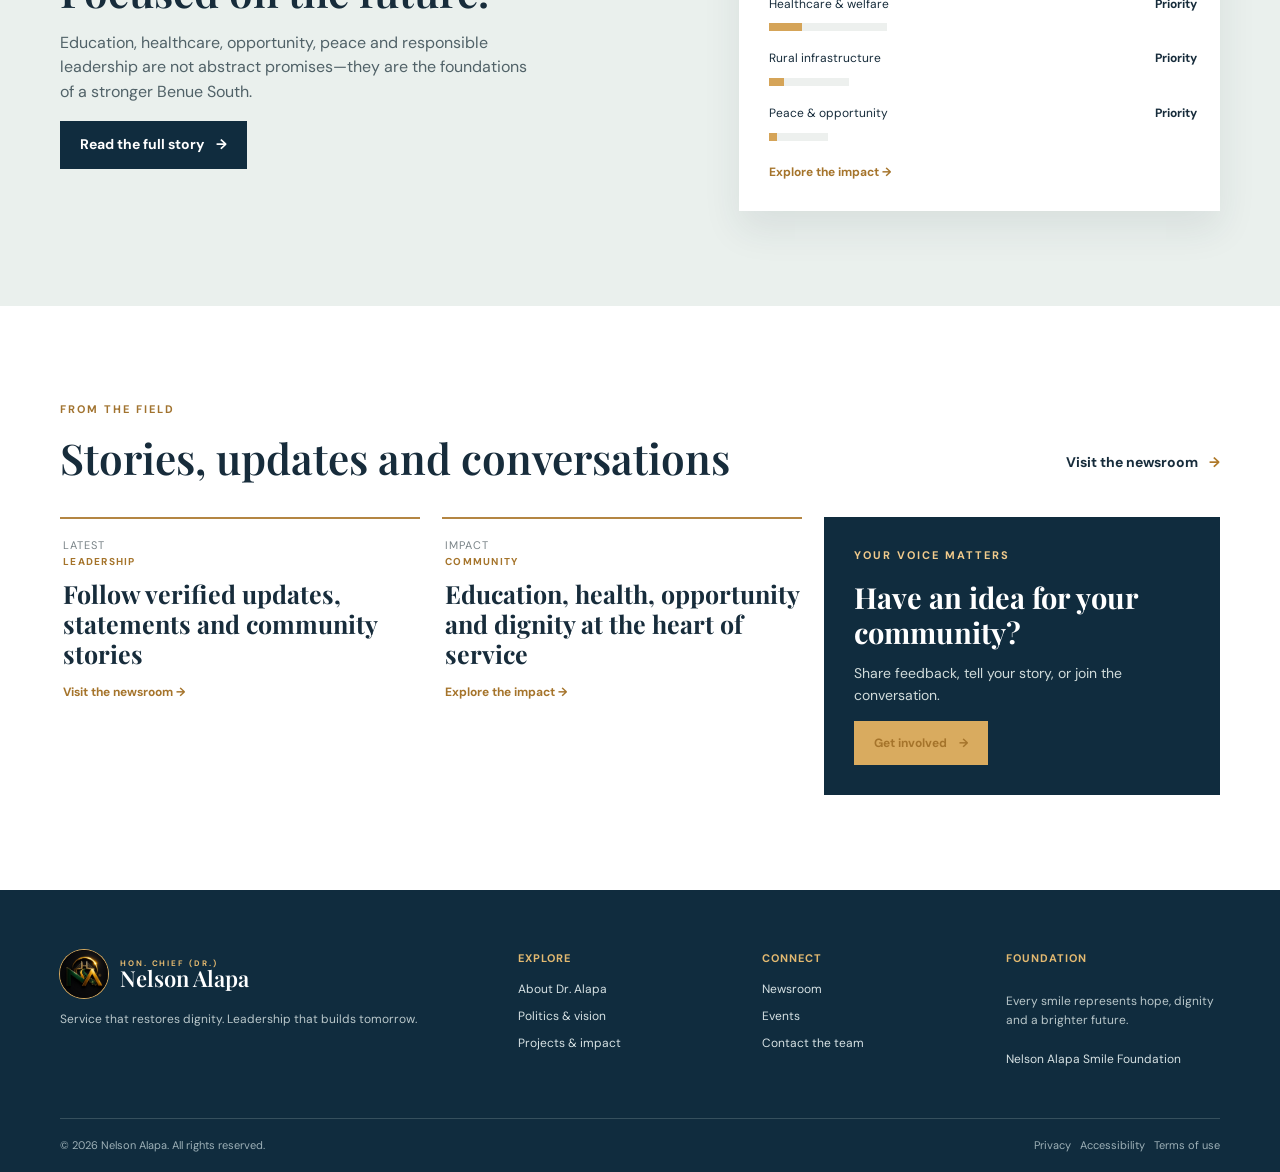
==== commit 54907cbe: "..." ====
--- a/index.html
+++ b/index.html
@@ -4,71 +4,726 @@
     <meta charset="UTF-8" />
     <meta name="viewport" content="width=device-width, initial-scale=1.0" />
     <meta name="description" content="A modern political leadership and community impact platform" />
-    <title>Nelson Alapa | Leadership for the People</title>
+    <title>
+      Nelson Alapa | Leadership for the People
+    </title>
     <link rel="preconnect" href="https://fonts.googleapis.com" />
     <link rel="preconnect" href="https://fonts.gstatic.com" crossorigin />
     <link href="https://fonts.googleapis.com/css2?family=DM+Sans:wght@400;500;600;700&family=Playfair+Display:wght@600;700&display=swap" rel="stylesheet" />
     <link rel="stylesheet" href="styles.css" />
   </head>
   <body>
-    <a class="skip-link" href="#main">Skip to content</a>
-    <div class="topbar"><div class="container topbar-inner"><span>Service. Dignity. Shared progress.</span><span><a href="/contacts/">Connect with the team</a> &nbsp; | &nbsp; <a href="/impact/">See the impact</a></span></div></div>
+    <a class="skip-link" href="#main">
+      Skip to content
+    </a>
+    <div class="topbar">
+      <div class="container topbar-inner">
+        <span>
+          Service. Dignity. Shared progress.
+        </span>
+        <span>
+          <a href="/contacts/">
+            Connect with the team
+          </a>
+          &nbsp; | &nbsp;
+          <a href="/impact/">
+            See the impact
+          </a>
+        </span>
+      </div>
+    </div>
     <header class="site-header">
       <div class="container nav-wrap">
-        <a class="brand" href="/" aria-label="Nelson Alapa home"><span class="seal">NA</span><span><b>HON. CHIEF (DR.)</b><strong>Nelson Alapa</strong></span></a>
-        <button class="menu-button" aria-label="Open navigation" aria-expanded="false">☰</button>
+        <a class="brand" href="/" aria-label="Nelson Alapa home">
+          <span class="seal">
+            NA
+          </span>
+          <span>
+            <b>
+              HON. CHIEF (DR.)
+            </b>
+            <strong>
+              Nelson Alapa
+            </strong>
+          </span>
+        </a>
+        <button class="menu-button" aria-label="Open navigation" aria-expanded="false">
+          ☰
+        </button>
         <nav class="main-nav" aria-label="Main navigation">
-          <a href="/about/">About</a><a href="/politics/">Politics</a><a href="/business/">Business</a><a href="/philanthropy/">Foundation</a><a href="/impact/">Impact</a><a href="/news/">News</a><a href="/events/">Events</a>
-          <a class="nav-action" href="/contacts/">Contact</a>
+          <a href="/about/">
+            About
+          </a>
+          <a href="/politics/">
+            Politics
+          </a>
+          <a href="/business/">
+            Business
+          </a>
+          <a href="/philanthropy/">
+            Foundation
+          </a>
+          <a href="/impact/">
+            Impact
+          </a>
+          <a href="/news/">
+            News
+          </a>
+          <a href="/events/">
+            Events
+          </a>
+          <a class="nav-action" href="/contacts/">
+            Contact
+          </a>
         </nav>
       </div>
     </header>
-
     <main id="main">
       <section class="hero" id="home">
-        <div class="hero-overlay"></div>
+        <div class="hero-overlay">
+        </div>
         <div class="container hero-content">
-          <p class="eyebrow light">BENUE SOUTH • ZONE C</p>
-          <h1>Service that restores dignity.<br />Leadership that builds tomorrow.</h1>
-          <p class="hero-copy">Rt. Hon. Chief Dr. Nelson Alapa, PhD—aspirant for Benue South Senatorial District—is committed to opportunity, security and responsible leadership that reaches every community.</p>
-          <div class="hero-actions"><a class="button button-gold" href="/politics/">Discover the vision</a><a class="button button-outline" href="/about/">Meet Dr. Alapa <span>→</span></a></div>
-        </div>
-        <div class="hero-note"><span class="pulse"></span> A clearer, more accountable way to follow the work and the vision</div>
+          <p class="eyebrow light">
+            BENUE SOUTH • ZONE C
+          </p>
+          <h1>
+            Service that restores dignity.
+            <br />
+            Leadership that builds tomorrow.
+          </h1>
+          <p class="hero-copy">
+            Rt. Hon. Chief Dr. Nelson Alapa, PhD—aspirant for Benue South Senatorial District—is committed to opportunity, security and responsible leadership that reaches every community.
+          </p>
+          <div class="hero-actions">
+            <a class="button button-gold" href="/politics/">
+              Discover the vision
+            </a>
+            <a class="button button-outline" href="/about/">
+              Meet Dr. Alapa
+              <span>
+                →
+              </span>
+            </a>
+          </div>
+        </div>
+        <div class="hero-note">
+          <span class="pulse">
+          </span>
+          A clearer, more accountable way to follow the work and the vision
+        </div>
       </section>
-
-      <section class="quick-links" aria-label="Quick links"><div class="container quick-grid">
-        <a href="/about/"><span class="quick-icon">◉</span><span><b>Meet Nelson Alapa</b><small>Values, story and experience</small></span><i>→</i></a>
-        <a href="/politics/"><span class="quick-icon">◫</span><span><b>Political journey</b><small>Service and representation</small></span><i>→</i></a>
-        <a href="/impact/"><span class="quick-icon">◎</span><span><b>Community impact</b><small>Education, care and empowerment</small></span><i>→</i></a>
-        <a href="/news/"><span class="quick-icon">▤</span><span><b>Newsroom</b><small>Updates from the field</small></span><i>→</i></a>
-      </div></section>
-
-      <section class="section introduction" id="about"><div class="container intro-grid">
-        <div><p class="eyebrow">THE LEADERSHIP PROMISE</p><h2>Politics should solve real problems and make every person feel seen.</h2></div>
-        <div class="intro-copy"><p>Born to an Otukpo father and an Igede mother, Nelson Alapa’s story is rooted in a connection across Benue South. His public work centres on service, representation and communities that can thrive.</p><a class="text-link" href="/about/">Read the full story <span>→</span></a></div>
-      </div></section>
-
-      <section class="section projects" id="priorities"><div class="container">
-        <div class="section-heading"><div><p class="eyebrow">THE AGENDA</p><h2>Priorities for a stronger community</h2></div><a class="text-link" href="/contacts/">Share what matters to you <span>→</span></a></div>
-        <div class="project-grid">
-          <article class="project-card feature-project"><div class="project-image image-road"></div><div class="project-body"><span class="tag">Opportunity</span><span class="status on-track">● Core priority</span><h3>Jobs, skills & local enterprise</h3><p>Backing young people, entrepreneurs, and the businesses that keep our communities moving.</p><div class="progress-label"><span>Community focus</span><b>01</b></div><div class="progress"><i style="width:68%"></i></div><div class="project-meta"><span>Goal <b>More opportunity</b></span><span>Approach <b>Practical action</b></span></div></div></article>
-          <article class="project-card"><div class="project-image image-school"></div><div class="project-body"><span class="tag">Education</span><span class="status on-track">● Core priority</span><h3>Every child ready to thrive</h3><p>Championing safe schools, quality learning and real pathways to a bright future.</p><div class="progress-label"><span>Community focus</span><b>02</b></div><div class="progress"><i style="width:42%"></i></div><div class="project-meta"><span>Goal <b>Better learning</b></span><span>Approach <b>Local voices</b></span></div></div></article>
-          <article class="project-card"><div class="project-image image-clinic"></div><div class="project-body"><span class="tag">Wellbeing</span><span class="status review">● Core priority</span><h3>Healthy, safe communities</h3><p>Supporting access to care, safer neighbourhoods and dignified lives for every family.</p><div class="progress-label"><span>Community focus</span><b>03</b></div><div class="progress"><i style="width:18%"></i></div><div class="project-meta"><span>Goal <b>Stronger care</b></span><span>Approach <b>People first</b></span></div></div></article>
-        </div>
-      </div></section>
-
-      <section class="impact" id="impact"><div class="container impact-grid"><div><p class="eyebrow light">IMPACT IN ACTION</p><h2>Leadership measured by lives improved.</h2></div><div class="metrics"><div><strong>Skills</strong><span>Youth opportunity</span></div><div><strong>Care</strong><span>Health & wellbeing</span></div><div><strong>Growth</strong><span>Agriculture & enterprise</span></div><div><strong>Hope</strong><span>Humanitarian support</span></div></div></div></section>
-
-      <section class="section services" id="connect"><div class="container"><div class="section-heading"><div><p class="eyebrow">STAY CONNECTED</p><h2>There is a place for your voice.</h2></div><a class="text-link" href="/contacts/">Find all contact details <span>→</span></a></div><div class="service-grid">
-        <a href="/contacts/"><span>◌</span><b>Share an idea</b><small>Tell us what your community needs</small><i>→</i></a><a href="/news/"><span>▤</span><b>Get updates</b><small>News, events and leadership notes</small><i>→</i></a><a href="/contacts/"><span>♙</span><b>Volunteer</b><small>Help build the movement locally</small><i>→</i></a><a href="/impact/"><span>♧</span><b>Community impact</b><small>Explore health and outreach programmes</small><i>→</i></a><a href="/events/"><span>♜</span><b>Events</b><small>See community engagements</small><i>→</i></a><a href="/contacts/"><span>?</span><b>Contact the office</b><small>Questions, media and support</small><i>→</i></a>
-      </div></div></section>
-
-      <section class="section transparency" id="about"><div class="container transparency-grid"><div><p class="eyebrow">THE LEADERSHIP PROMISE</p><h2>Rooted in community. Focused on the future.</h2><p>Education, healthcare, opportunity, peace and responsible leadership are not abstract promises—they are the foundations of a stronger Benue South.</p><a class="button button-dark" href="/about/">Read the full story <span>→</span></a></div><div class="report-card"><div class="report-top"><span>LEADERSHIP AT A GLANCE</span><span class="report-dot">● Service</span></div><h3>A platform built around people</h3><div class="budget-row"><span>Education & youth</span><b>Priority</b><i style="width:31%"></i></div><div class="budget-row"><span>Healthcare & welfare</span><b>Priority</b><i style="width:28%"></i></div><div class="budget-row"><span>Rural infrastructure</span><b>Priority</b><i style="width:19%"></i></div><div class="budget-row"><span>Peace & opportunity</span><b>Priority</b><i style="width:14%"></i></div><a href="/impact/">Explore the impact →</a></div></div></section>
-
-      <section class="section news" id="news"><div class="container"><div class="section-heading"><div><p class="eyebrow">FROM THE FIELD</p><h2>Stories, updates and conversations</h2></div><a class="text-link" href="/news/">Visit the newsroom <span>→</span></a></div><div class="news-grid"><article><div class="news-date">LATEST</div><p class="tag">Leadership</p><h3>Follow verified updates, statements and community stories</h3><a href="/news/">Visit the newsroom →</a></article><article><div class="news-date">IMPACT</div><p class="tag">Community</p><h3>Education, health, opportunity and dignity at the heart of service</h3><a href="/impact/">Explore the impact →</a></article><article class="engage-card"><p class="eyebrow light">YOUR VOICE MATTERS</p><h3>Have an idea for your community?</h3><p>Share feedback, tell your story, or join the conversation.</p><a class="button button-gold" href="/contacts/">Get involved <span>→</span></a></article></div></div></section>
-
+      <section class="quick-links" aria-label="Quick links">
+        <div class="container quick-grid">
+          <a href="/about/">
+            <span class="quick-icon">
+              ◉
+            </span>
+            <span>
+              <b>
+                Meet Nelson Alapa
+              </b>
+              <small>
+                Values, story and experience
+              </small>
+            </span>
+            <i>
+              →
+            </i>
+          </a>
+          <a href="/politics/">
+            <span class="quick-icon">
+              ◫
+            </span>
+            <span>
+              <b>
+                Political journey
+              </b>
+              <small>
+                Service and representation
+              </small>
+            </span>
+            <i>
+              →
+            </i>
+          </a>
+          <a href="/impact/">
+            <span class="quick-icon">
+              ◎
+            </span>
+            <span>
+              <b>
+                Community impact
+              </b>
+              <small>
+                Education, care and empowerment
+              </small>
+            </span>
+            <i>
+              →
+            </i>
+          </a>
+          <a href="/news/">
+            <span class="quick-icon">
+              ▤
+            </span>
+            <span>
+              <b>
+                Newsroom
+              </b>
+              <small>
+                Updates from the field
+              </small>
+            </span>
+            <i>
+              →
+            </i>
+          </a>
+        </div>
+      </section>
+      <section class="section introduction" id="about">
+        <div class="container intro-grid">
+          <div>
+            <p class="eyebrow">
+              THE LEADERSHIP PROMISE
+            </p>
+            <h2>
+              Politics should solve real problems and make every person feel seen.
+            </h2>
+          </div>
+          <div class="intro-copy">
+            <p>
+              Born to an Otukpo father and an Igede mother, Nelson Alapa’s story is rooted in a connection across Benue South. His public work centres on service, representation and communities that can thrive.
+            </p>
+            <a class="text-link" href="/about/">
+              Read the full story
+              <span>
+                →
+              </span>
+            </a>
+          </div>
+        </div>
+      </section>
+      <section class="section projects" id="priorities">
+        <div class="container">
+          <div class="section-heading">
+            <div>
+              <p class="eyebrow">
+                THE AGENDA
+              </p>
+              <h2>
+                Priorities for a stronger community
+              </h2>
+            </div>
+            <a class="text-link" href="/contacts/">
+              Share what matters to you
+              <span>
+                →
+              </span>
+            </a>
+          </div>
+          <div class="project-grid">
+            <article class="project-card feature-project">
+              <div class="project-image image-road">
+              </div>
+              <div class="project-body">
+                <span class="tag">
+                  Opportunity
+                </span>
+                <span class="status on-track">
+                  ● Core priority
+                </span>
+                <h3>
+                  Jobs, skills & local enterprise
+                </h3>
+                <p>
+                  Backing young people, entrepreneurs, and the businesses that keep our communities moving.
+                </p>
+                <div class="progress-label">
+                  <span>
+                    Community focus
+                  </span>
+                  <b>
+                    01
+                  </b>
+                </div>
+                <div class="progress">
+                  <i style="width:68%">
+                  </i>
+                </div>
+                <div class="project-meta">
+                  <span>
+                    Goal
+                    <b>
+                      More opportunity
+                    </b>
+                  </span>
+                  <span>
+                    Approach
+                    <b>
+                      Practical action
+                    </b>
+                  </span>
+                </div>
+              </div>
+            </article>
+            <article class="project-card">
+              <div class="project-image image-school">
+              </div>
+              <div class="project-body">
+                <span class="tag">
+                  Education
+                </span>
+                <span class="status on-track">
+                  ● Core priority
+                </span>
+                <h3>
+                  Every child ready to thrive
+                </h3>
+                <p>
+                  Championing safe schools, quality learning and real pathways to a bright future.
+                </p>
+                <div class="progress-label">
+                  <span>
+                    Community focus
+                  </span>
+                  <b>
+                    02
+                  </b>
+                </div>
+                <div class="progress">
+                  <i style="width:42%">
+                  </i>
+                </div>
+                <div class="project-meta">
+                  <span>
+                    Goal
+                    <b>
+                      Better learning
+                    </b>
+                  </span>
+                  <span>
+                    Approach
+                    <b>
+                      Local voices
+                    </b>
+                  </span>
+                </div>
+              </div>
+            </article>
+            <article class="project-card">
+              <div class="project-image image-clinic">
+              </div>
+              <div class="project-body">
+                <span class="tag">
+                  Wellbeing
+                </span>
+                <span class="status review">
+                  ● Core priority
+                </span>
+                <h3>
+                  Healthy, safe communities
+                </h3>
+                <p>
+                  Supporting access to care, safer neighbourhoods and dignified lives for every family.
+                </p>
+                <div class="progress-label">
+                  <span>
+                    Community focus
+                  </span>
+                  <b>
+                    03
+                  </b>
+                </div>
+                <div class="progress">
+                  <i style="width:18%">
+                  </i>
+                </div>
+                <div class="project-meta">
+                  <span>
+                    Goal
+                    <b>
+                      Stronger care
+                    </b>
+                  </span>
+                  <span>
+                    Approach
+                    <b>
+                      People first
+                    </b>
+                  </span>
+                </div>
+              </div>
+            </article>
+          </div>
+        </div>
+      </section>
+      <section class="impact" id="impact">
+        <div class="container impact-grid">
+          <div>
+            <p class="eyebrow light">
+              IMPACT IN ACTION
+            </p>
+            <h2>
+              Leadership measured by lives improved.
+            </h2>
+          </div>
+          <div class="metrics">
+            <div>
+              <strong>
+                Skills
+              </strong>
+              <span>
+                Youth opportunity
+              </span>
+            </div>
+            <div>
+              <strong>
+                Care
+              </strong>
+              <span>
+                Health & wellbeing
+              </span>
+            </div>
+            <div>
+              <strong>
+                Growth
+              </strong>
+              <span>
+                Agriculture & enterprise
+              </span>
+            </div>
+            <div>
+              <strong>
+                Hope
+              </strong>
+              <span>
+                Humanitarian support
+              </span>
+            </div>
+          </div>
+        </div>
+      </section>
+      <section class="section services" id="connect">
+        <div class="container">
+          <div class="section-heading">
+            <div>
+              <p class="eyebrow">
+                STAY CONNECTED
+              </p>
+              <h2>
+                There is a place for your voice.
+              </h2>
+            </div>
+            <a class="text-link" href="/contacts/">
+              Find all contact details
+              <span>
+                →
+              </span>
+            </a>
+          </div>
+          <div class="service-grid">
+            <a href="/contacts/">
+              <span>
+                ◌
+              </span>
+              <b>
+                Share an idea
+              </b>
+              <small>
+                Tell us what your community needs
+              </small>
+              <i>
+                →
+              </i>
+            </a>
+            <a href="/news/">
+              <span>
+                ▤
+              </span>
+              <b>
+                Get updates
+              </b>
+              <small>
+                News, events and leadership notes
+              </small>
+              <i>
+                →
+              </i>
+            </a>
+            <a href="/contacts/">
+              <span>
+                ♙
+              </span>
+              <b>
+                Volunteer
+              </b>
+              <small>
+                Help build the movement locally
+              </small>
+              <i>
+                →
+              </i>
+            </a>
+            <a href="/impact/">
+              <span>
+                ♧
+              </span>
+              <b>
+                Community impact
+              </b>
+              <small>
+                Explore health and outreach programmes
+              </small>
+              <i>
+                →
+              </i>
+            </a>
+            <a href="/events/">
+              <span>
+                ♜
+              </span>
+              <b>
+                Events
+              </b>
+              <small>
+                See community engagements
+              </small>
+              <i>
+                →
+              </i>
+            </a>
+            <a href="/contacts/">
+              <span>
+                ?
+              </span>
+              <b>
+                Contact the office
+              </b>
+              <small>
+                Questions, media and support
+              </small>
+              <i>
+                →
+              </i>
+            </a>
+          </div>
+        </div>
+      </section>
+      <section class="section transparency" id="about">
+        <div class="container transparency-grid">
+          <div>
+            <p class="eyebrow">
+              THE LEADERSHIP PROMISE
+            </p>
+            <h2>
+              Rooted in community. Focused on the future.
+            </h2>
+            <p>
+              Education, healthcare, opportunity, peace and responsible leadership are not abstract promises—they are the foundations of a stronger Benue South.
+            </p>
+            <a class="button button-dark" href="/about/">
+              Read the full story
+              <span>
+                →
+              </span>
+            </a>
+          </div>
+          <div class="report-card">
+            <div class="report-top">
+              <span>
+                LEADERSHIP AT A GLANCE
+              </span>
+              <span class="report-dot">
+                ● Service
+              </span>
+            </div>
+            <h3>
+              A platform built around people
+            </h3>
+            <div class="budget-row">
+              <span>
+                Education & youth
+              </span>
+              <b>
+                Priority
+              </b>
+              <i style="width:31%">
+              </i>
+            </div>
+            <div class="budget-row">
+              <span>
+                Healthcare & welfare
+              </span>
+              <b>
+                Priority
+              </b>
+              <i style="width:28%">
+              </i>
+            </div>
+            <div class="budget-row">
+              <span>
+                Rural infrastructure
+              </span>
+              <b>
+                Priority
+              </b>
+              <i style="width:19%">
+              </i>
+            </div>
+            <div class="budget-row">
+              <span>
+                Peace & opportunity
+              </span>
+              <b>
+                Priority
+              </b>
+              <i style="width:14%">
+              </i>
+            </div>
+            <a href="/impact/">
+              Explore the impact →
+            </a>
+          </div>
+        </div>
+      </section>
+      <section class="section news" id="news">
+        <div class="container">
+          <div class="section-heading">
+            <div>
+              <p class="eyebrow">
+                FROM THE FIELD
+              </p>
+              <h2>
+                Stories, updates and conversations
+              </h2>
+            </div>
+            <a class="text-link" href="/news/">
+              Visit the newsroom
+              <span>
+                →
+              </span>
+            </a>
+          </div>
+          <div class="news-grid">
+            <article>
+              <div class="news-date">
+                LATEST
+              </div>
+              <p class="tag">
+                Leadership
+              </p>
+              <h3>
+                Follow verified updates, statements and community stories
+              </h3>
+              <a href="/news/">
+                Visit the newsroom →
+              </a>
+            </article>
+            <article>
+              <div class="news-date">
+                IMPACT
+              </div>
+              <p class="tag">
+                Community
+              </p>
+              <h3>
+                Education, health, opportunity and dignity at the heart of service
+              </h3>
+              <a href="/impact/">
+                Explore the impact →
+              </a>
+            </article>
+            <article class="engage-card">
+              <p class="eyebrow light">
+                YOUR VOICE MATTERS
+              </p>
+              <h3>
+                Have an idea for your community?
+              </h3>
+              <p>
+                Share feedback, tell your story, or join the conversation.
+              </p>
+              <a class="button button-gold" href="/contacts/">
+                Get involved
+                <span>
+                  →
+                </span>
+              </a>
+            </article>
+          </div>
+        </div>
+      </section>
     </main>
-    <footer><div class="container footer-grid"><div><a class="brand footer-brand" href="/"><span class="seal">NA</span><span><b>HON. CHIEF (DR.)</b><strong>Nelson Alapa</strong></span></a><p>Service that restores dignity. Leadership that builds tomorrow.</p></div><div><b>Explore</b><a href="/about/">About Dr. Alapa</a><a href="/politics/">Politics & vision</a><a href="/impact/">Projects & impact</a></div><div><b>Connect</b><a href="/news/">Newsroom</a><a href="/events/">Events</a><a href="/contacts/">Contact the team</a></div><div><b>Foundation</b><p>Every smile represents hope, dignity and a brighter future.</p><a href="/philanthropy/">Nelson Alapa Smile Foundation</a></div></div><div class="container footer-bottom"><span>© 2026 Nelson Alapa. All rights reserved.</span><span>Privacy &nbsp; Accessibility &nbsp; Terms of use</span></div></footer>
-    <script src="script.js"></script>
+    <footer>
+      <div class="container footer-grid">
+        <div>
+          <a class="brand footer-brand" href="/">
+            <span class="seal">
+              NA
+            </span>
+            <span>
+              <b>
+                HON. CHIEF (DR.)
+              </b>
+              <strong>
+                Nelson Alapa
+              </strong>
+            </span>
+          </a>
+          <p>
+            Service that restores dignity. Leadership that builds tomorrow.
+          </p>
+        </div>
+        <div>
+          <b>
+            Explore
+          </b>
+          <a href="/about/">
+            About Dr. Alapa
+          </a>
+          <a href="/politics/">
+            Politics & vision
+          </a>
+          <a href="/impact/">
+            Projects & impact
+          </a>
+        </div>
+        <div>
+          <b>
+            Connect
+          </b>
+          <a href="/news/">
+            Newsroom
+          </a>
+          <a href="/events/">
+            Events
+          </a>
+          <a href="/contacts/">
+            Contact the team
+          </a>
+        </div>
+        <div>
+          <b>
+            Foundation
+          </b>
+          <p>
+            Every smile represents hope, dignity and a brighter future.
+          </p>
+          <a href="/philanthropy/">
+            Nelson Alapa Smile Foundation
+          </a>
+        </div>
+      </div>
+      <div class="container footer-bottom">
+        <span>
+          © 2026 Nelson Alapa. All rights reserved.
+        </span>
+        <span>
+          Privacy &nbsp; Accessibility &nbsp; Terms of use
+        </span>
+      </div>
+    </footer>
+    <script src="script.js">
+    </script>
   </body>
 </html>
